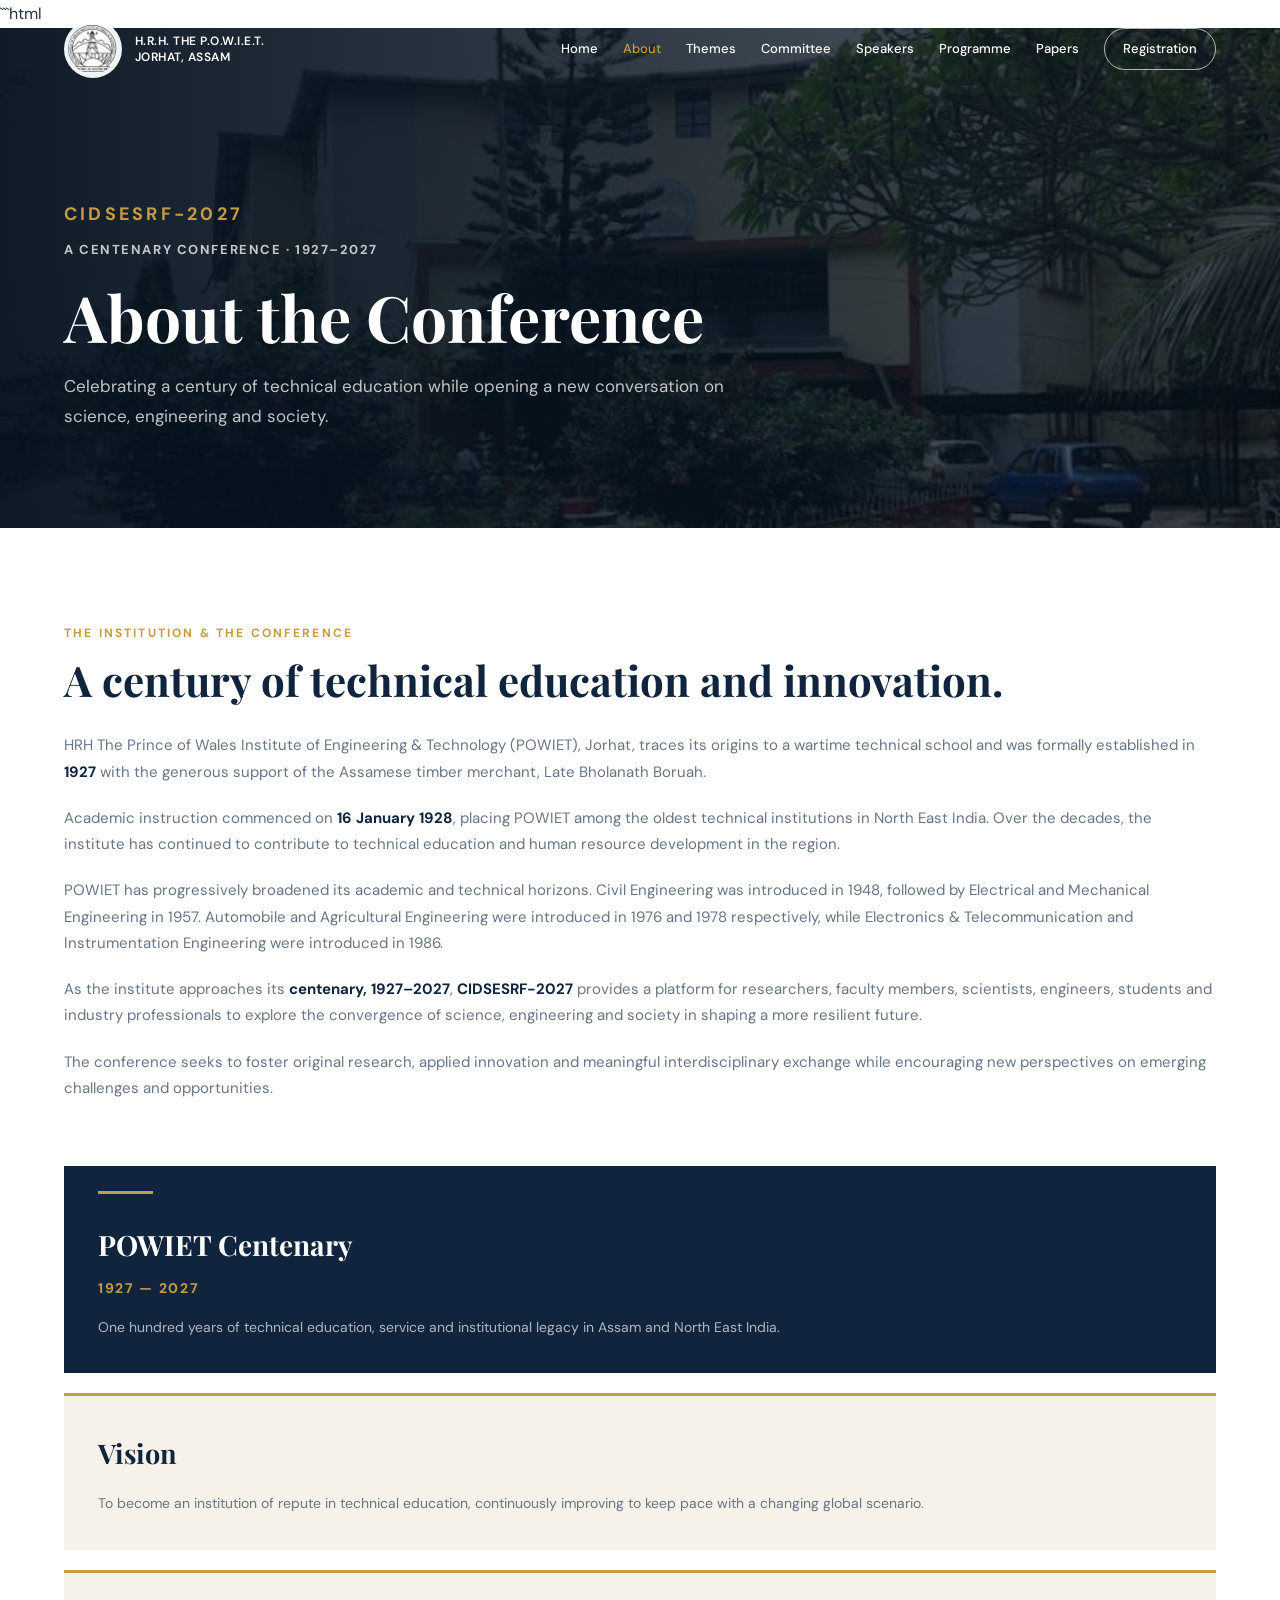
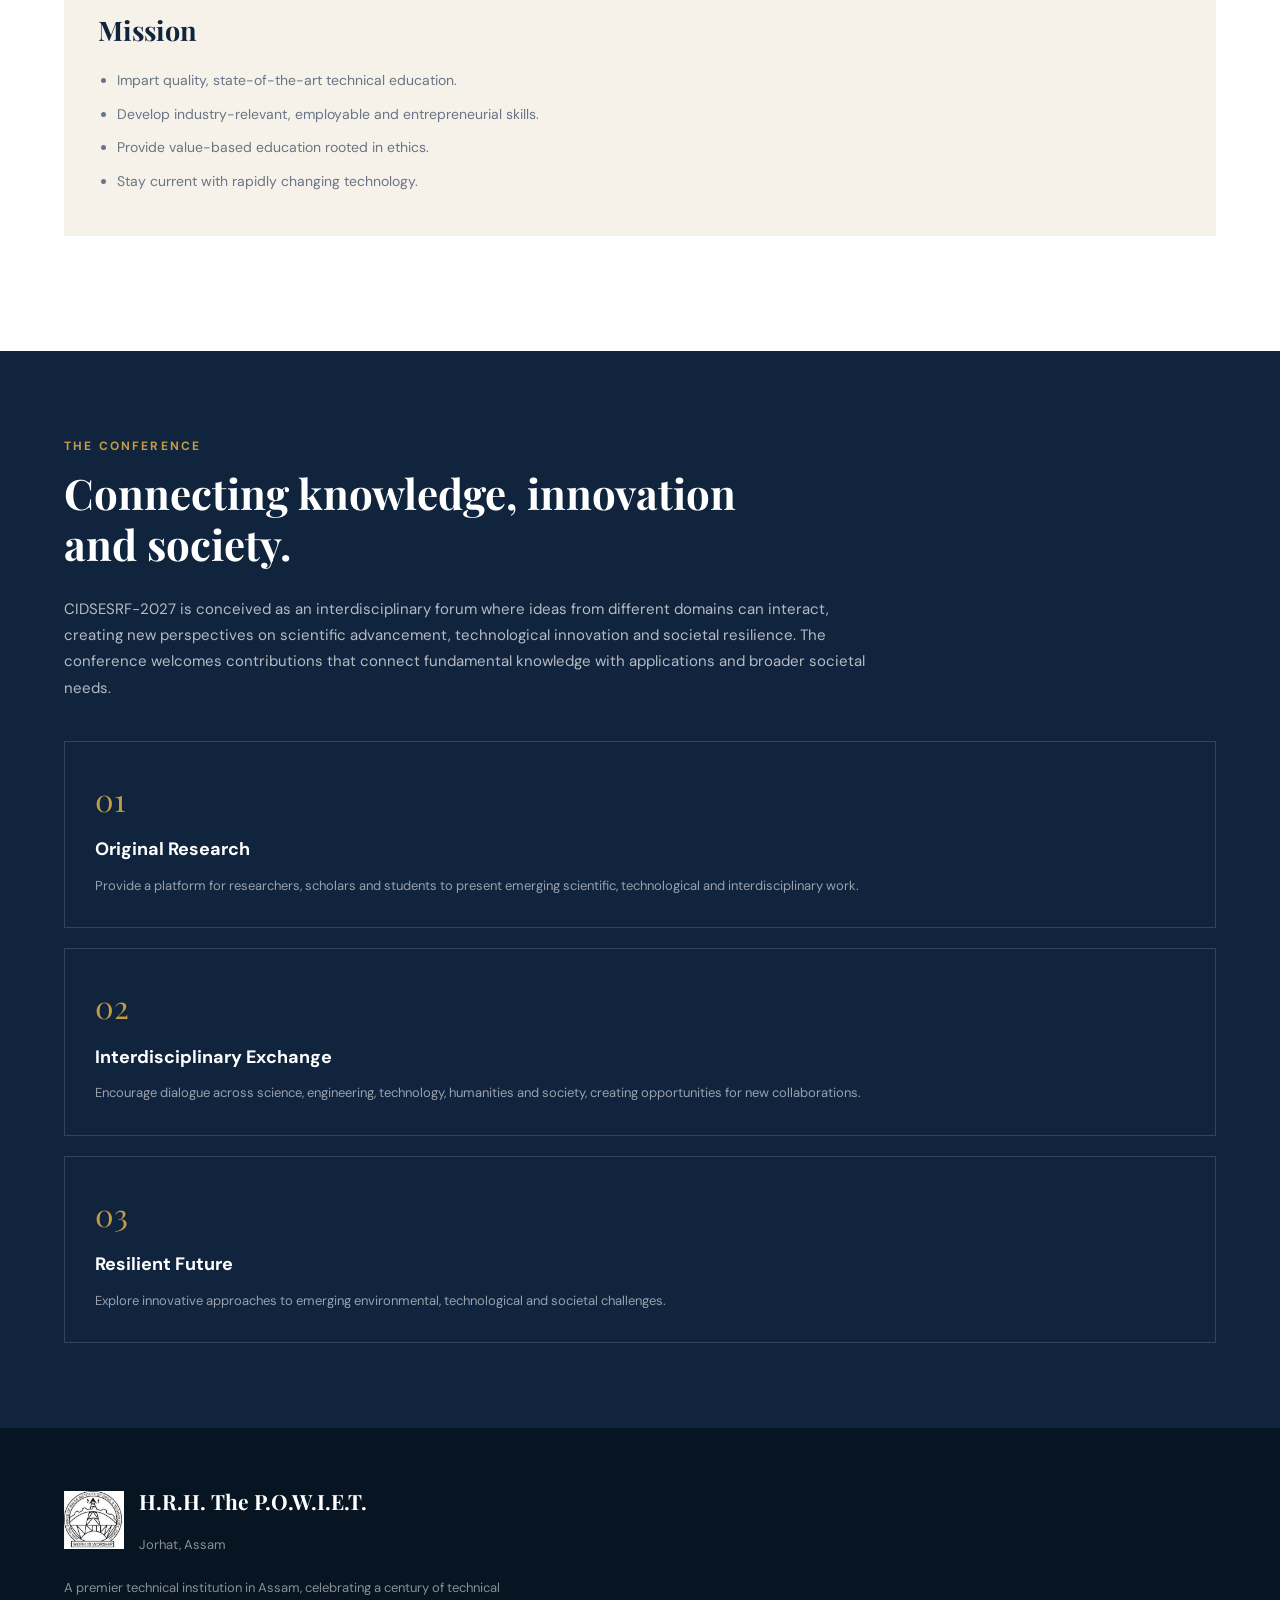
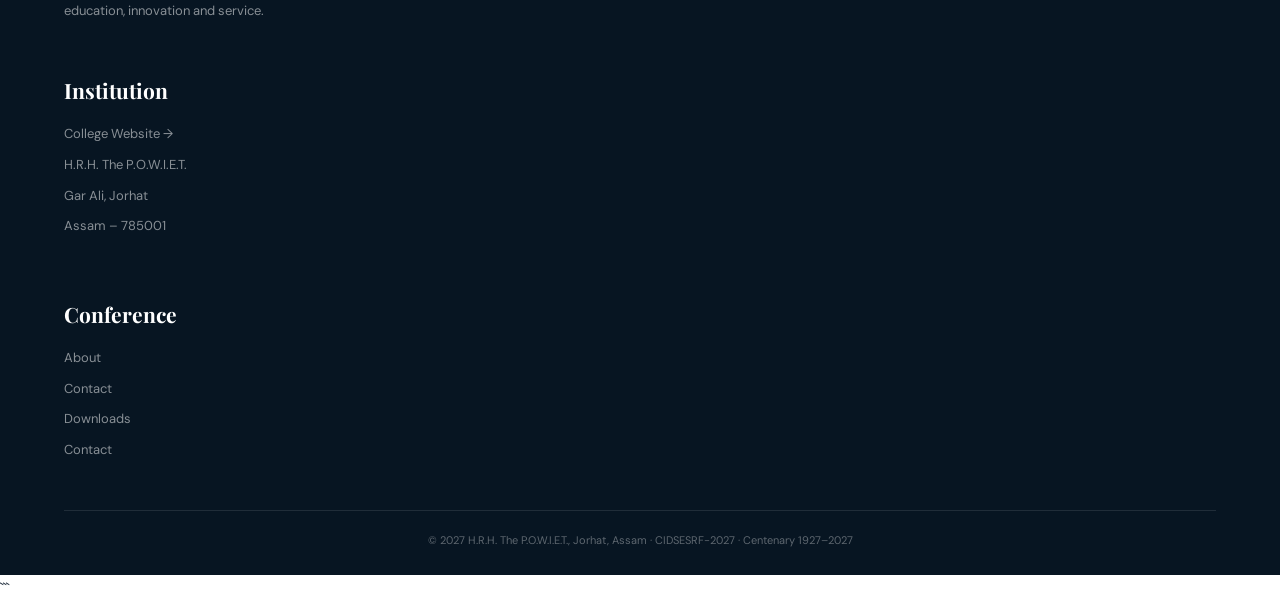
==== about.html @ a07a11ff "Update about.html" ====
```html
<!DOCTYPE html>
<html lang="en">

<head>

    <meta charset="UTF-8">
    <meta name="viewport" content="width=device-width, initial-scale=1.0">

    <title>About the Conference | CIDSESRF-2027</title>

    <!-- Google Fonts -->
    <link rel="preconnect" href="https://fonts.googleapis.com">
    <link rel="preconnect" href="https://fonts.gstatic.com" crossorigin>

    <link href="https://fonts.googleapis.com/css2?family=DM+Sans:wght@400;500;600;700&family=Playfair+Display:wght@500;600;700&display=swap" rel="stylesheet">


    <style>

        /* =====================================================
           ROOT
        ===================================================== */

        :root {
            --navy: #10243e;
            --dark-navy: #071522;
            --gold: #c69b45;
            --cream: #f6f2e9;
            --white: #ffffff;
            --text: #263342;
            --muted: #697586;
            --border: #e5dfd3;
        }


        /* =====================================================
           RESET
        ===================================================== */

        * {
            margin: 0;
            padding: 0;
            box-sizing: border-box;
        }


        html {
            scroll-behavior: smooth;
        }


        body {
            font-family: "DM Sans", sans-serif;
            color: var(--text);
            background: var(--white);
            line-height: 1.75;
        }


        a {
            text-decoration: none;
            color: inherit;
        }


        img {
            max-width: 100%;
            display: block;
        }


        .container {
            width: 90%;
            max-width: 1200px;
            margin: auto;
        }



        /* =====================================================
           NAVIGATION
        ===================================================== */

        .navbar {

            position: absolute;

            top: 0;
            left: 0;

            width: 100%;

            z-index: 20;

            padding: 20px 5%;

            display: flex;

            justify-content: space-between;

            align-items: center;

            color: white;
        }


        .brand {

            display: flex;

            align-items: center;

            gap: 13px;
        }


        .brand img {

            width: 58px;
            height: 58px;

            object-fit: contain;

            background: rgba(255,255,255,0.94);

            padding: 4px;

            border-radius: 50%;
        }


        .brand-text {

            font-size: 12px;

            font-weight: 600;

            line-height: 1.35;

            letter-spacing: 0.04em;
        }


        .nav-links {

            display: flex;

            align-items: center;

            gap: 25px;
        }


        .nav-links a {

            font-size: 13px;

            font-weight: 500;

            color: white;

            transition: 0.25s ease;
        }


        .nav-links a:hover {

            color: var(--gold);
        }


        .nav-links a.active {

            color: var(--gold);
        }
.menu-toggle{

    display:none;

    background:none;

    border:none;

    color:white;

    font-size:30px;

    cursor:pointer;

}

        .nav-register {

            border: 1px solid rgba(255,255,255,0.65);

            padding: 9px 18px;

            border-radius: 30px;
        }


        .nav-register:hover {

            background: white;

            color: var(--navy) !important;
        }



        /* =====================================================
           PAGE HERO
        ===================================================== */

        .page-hero {

            min-height: 500px;

            position: relative;

            display: flex;

            align-items: center;

            background:

                linear-gradient(
                    90deg,
                    rgba(5,18,31,0.96) 0%,
                    rgba(5,18,31,0.82) 50%,
                    rgba(5,18,31,0.68) 100%
                ),

                url("college-photo.jpg");

            background-size: cover;

            background-position: center;
        }


        .page-hero-content {

            padding-top: 75px;

            max-width: 820px;
        }


        .eyebrow {

            display: inline-block;

            color: var(--gold);

            font-size: 18px;

            font-weight: 700;

            text-transform: uppercase;

            letter-spacing: 0.18em;

            margin-bottom: 20px;
        }
.eyebrow span {

    display:block;

    font-size:13px;

    letter-spacing:0.12em;

    margin-top:8px;

    color:rgba(255,255,255,0.75);

}

        .page-hero h1 {

            font-family: "Playfair Display", serif;

            color: white;

            font-size: clamp(42px, 5vw, 64px);

            line-height: 1.1;

            margin-bottom: 20px;
        }


        .page-hero p {

            color: rgba(255,255,255,0.75);

            font-size: 17px;

            max-width: 720px;
        }



        /* =====================================================
           ABOUT SECTION
        ===================================================== */

        .about-section {

            padding: 95px 0;
        }


        .about-grid {

            display: grid;

            grid-template-columns: 1.25fr 0.75fr;

            gap: 75px;

            align-items: start;
        }


        .section-label {

            color: var(--gold);

            font-size: 12px;

            font-weight: 700;

            text-transform: uppercase;

            letter-spacing: 0.18em;

            margin-bottom: 11px;
        }


        .section-title {

            font-family: "Playfair Display", serif;

            color: var(--navy);

            font-size: 42px;

            line-height: 1.2;

            margin-bottom: 27px;
        }


        .about-text p {

            color: var(--muted);

            font-size: 15px;

            margin-bottom: 20px;
        }


        .about-text strong {

            color: var(--navy);
        }



        /* =====================================================
           CENTENARY NOTE
        ===================================================== */

        .centenary-note {

            background: var(--navy);

            color: white;

            padding: 34px;

            margin-bottom: 20px;

            position: relative;
        }


        .centenary-note::before {

            content: "";

            position: absolute;

            width: 55px;

            height: 3px;

            background: var(--gold);

            top: 25px;

            left: 34px;
        }


        .centenary-note h3 {

            font-family: "Playfair Display", serif;

            font-size: 28px;

            margin-top: 20px;

            margin-bottom: 7px;
        }


        .centenary-note .years {

            color: var(--gold);

            font-size: 14px;

            font-weight: 700;

            letter-spacing: 0.12em;

            margin-bottom: 14px;
        }


        .centenary-note p {

            color: rgba(255,255,255,0.67);

            font-size: 14px;
        }



        /* =====================================================
           VISION / MISSION
        ===================================================== */

        .side-card {

            background: var(--cream);

            padding: 34px;

            margin-bottom: 20px;

            border-top: 3px solid var(--gold);
        }


        .side-card h3 {

            font-family: "Playfair Display", serif;

            color: var(--navy);

            font-size: 27px;

            margin-bottom: 14px;
        }


        .side-card p {

            color: var(--muted);

            font-size: 14px;
        }


        .side-card ul {

            padding-left: 19px;

            color: var(--muted);

            font-size: 14px;
        }


        .side-card li {

            margin-bottom: 9px;
        }



        /* =====================================================
           CONFERENCE PURPOSE
        ===================================================== */

        .purpose {

            background: var(--navy);

            padding: 85px 0;

            color: white;
        }


        .purpose .section-label {

            color: var(--gold);
        }


        .purpose .section-title {

            color: white;

            max-width: 750px;
        }


        .purpose-intro {

            max-width: 820px;

            color: rgba(255,255,255,0.69);

            font-size: 15px;

            margin-bottom: 40px;
        }


        .purpose-grid {

            display: grid;

            grid-template-columns: repeat(3, 1fr);

            gap: 20px;
        }


        .purpose-card {

            border: 1px solid rgba(255,255,255,0.15);

            padding: 30px;

            transition: 0.25s ease;
        }


        .purpose-card:hover {

            border-color: var(--gold);

            transform: translateY(-4px);
        }


        .purpose-number {

            color: var(--gold);

            font-family: "Playfair Display", serif;

            font-size: 31px;

            margin-bottom: 8px;
        }


        .purpose-card h3 {

            color: white;

            font-size: 18px;

            margin-bottom: 9px;
        }


        .purpose-card p {

            color: rgba(255,255,255,0.57);

            font-size: 13px;
        }



        /* =====================================================
           FOOTER
        ===================================================== */

        footer {

            background: var(--dark-navy);

            color: white;

            padding: 55px 0 25px;
        }


        .footer-grid {

            display: grid;

            grid-template-columns: 1.5fr 1fr 1fr;

            gap: 50px;
        }


        .footer-brand {

            display: flex;

            align-items: flex-start;

            gap: 15px;
        }


        .footer-brand img {

            width: 60px;
            height: 60px;

            object-fit: contain;
        }


        footer h3 {

            font-family: "Playfair Display", serif;

            font-size: 21px;

            margin-bottom: 14px;
        }


        footer p,
        footer li {

            color: rgba(255,255,255,0.52);

            font-size: 13px;
        }


        footer ul {

            list-style: none;
        }


        footer li {

            margin-bottom: 8px;
        }


        footer a:hover {

            color: var(--gold);
        }


        .copyright {

            margin-top: 40px;

            padding-top: 20px;

            border-top: 1px solid rgba(255,255,255,0.1);

            text-align: center;

            color: rgba(255,255,255,0.35);

            font-size: 11px;
        }



        /* =====================================================
           MOBILE
        ===================================================== */

       @media (max-width: 900px) {


    .menu-toggle{

        display:block;

    }


    .nav-links{

        display:none;

        position:absolute;

        top:80px;

        right:5%;

        background:#071522;

        width:230px;

        padding:25px;

        flex-direction:column;

        gap:18px;

        border-radius:8px;

    }


    .nav-links.active{

        display:flex;

    }


    .about-grid {

        grid-template-columns:1fr;

        gap:45px;

    }


    .purpose-grid {

        grid-template-columns:1fr;

    }


    .footer-grid {

        grid-template-columns:1fr;

        gap:35px;

    }


    .footer-brand {

        align-items:center;

    }


}


.footer-brand{

    align-items:center;

}

}


.nav-links{

    display:none;

    position:absolute;

    top:80px;

    right:5%;

    background:#071522;

    width:230px;

    padding:25px;

    flex-direction:column;

    gap:18px;

    border-radius:8px;

}


.nav-links.active{

    display:flex;

}

            .about-grid {
                grid-template-columns: 1fr;
                gap: 45px;
            }

            .purpose-grid {
                grid-template-columns: 1fr;
            }

            .footer-grid {
                grid-template-columns: 1fr;
            }

        }


        @media (max-width: 600px) {

            .navbar {
                padding: 15px 5%;
            }

            .brand img {
                width: 45px;
                height: 45px;
            }
            .eyebrow{

    font-size:15px;

}

.eyebrow span{

    font-size:11px;

}

            .brand-text {
                font-size: 10px;
            }

            .page-hero {
                min-height: 420px;
            }

            .page-hero h1 {
                font-size: 40px;
            }

            .page-hero p {
                font-size: 14px;
            }

            .about-section {
                padding: 65px 0;
            }

            .section-title {
                font-size: 32px;
            }

        }

    </style>

</head>


<body>


<!-- =========================================================
     NAVIGATION
========================================================= -->

<header class="navbar">

    <a href="index.html" class="brand">

        <!-- COLLEGE LOGO -->
        <img
            src="college-logo.png"
            alt="H.R.H. The P.O.W.I.E.T. Logo"
        >

        <div class="brand-text">

            H.R.H. THE P.O.W.I.E.T.<br>
            JORHAT, ASSAM

        </div>

    </a>


    <nav class="nav-links">
        <button class="menu-toggle" id="menu-toggle">
    ☰
</button>

        <a href="index.html">
            Home
        </a>

        <a href="about.html" class="active">
            About
        </a>

        <a href="themes.html">
            Themes
        </a>

        <a href="committee.html">
            Committee
        </a>

        <a href="speakers.html">
            Speakers
        </a>

        <a href="programme.html">
            Programme
        </a>

        <a href="call-for-papers.html">
            Papers
        </a>

        <a
            href="registration.html"
            class="nav-register"
        >
            Registration
        </a>

    </nav>

</header>



<!-- =========================================================
     PAGE HERO
========================================================= -->

<header class="page-hero">

    <div class="container">

        <div class="page-hero-content">

            <div class="eyebrow">
    CIDSESRF-2027<br>
    <span>A Centenary Conference · 1927–2027</span>
</div>

            <h1>
                About the Conference
            </h1>

            <p>
                Celebrating a century of technical education
                while opening a new conversation on science,
                engineering and society.
            </p>

        </div>

    </div>

</header>



<!-- =========================================================
     INSTITUTION & CONFERENCE
========================================================= -->

<section class="about-section">

    <div class="container about-grid">


        <div class="about-text">

            <div class="section-label">
                The Institution & The Conference
            </div>


            <h2 class="section-title">

                A century of technical
                education and innovation.

            </h2>


            <p>

                HRH The Prince of Wales Institute of Engineering
                & Technology (POWIET), Jorhat, traces its origins
                to a wartime technical school and was formally
                established in <strong>1927</strong> with the
                generous support of the Assamese timber merchant,
                Late Bholanath Boruah.

            </p>


            <p>

                Academic instruction commenced on
                <strong>16 January 1928</strong>, placing POWIET
                among the oldest technical institutions in
                North East India. Over the decades, the institute
                has continued to contribute to technical education
                and human resource development in the region.

            </p>


            <p>

                POWIET has progressively broadened its academic
                and technical horizons. Civil Engineering was
                introduced in 1948, followed by Electrical and
                Mechanical Engineering in 1957. Automobile and
                Agricultural Engineering were introduced in
                1976 and 1978 respectively, while Electronics &
                Telecommunication and Instrumentation Engineering
                were introduced in 1986.

            </p>


            <p>

                As the institute approaches its
                <strong>centenary, 1927–2027</strong>,
                <strong>CIDSESRF-2027</strong> provides a platform
                for researchers, faculty members, scientists,
                engineers, students and industry professionals to
                explore the convergence of science, engineering
                and society in shaping a more resilient future.

            </p>


            <p>

                The conference seeks to foster original research,
                applied innovation and meaningful interdisciplinary
                exchange while encouraging new perspectives on
                emerging challenges and opportunities.

            </p>

        </div>



        <!-- RIGHT COLUMN -->

        <div>


            <!-- CENTENARY -->

            <div class="centenary-note">

                <h3>
                    POWIET Centenary
                </h3>

                <div class="years">
                    1927 — 2027
                </div>

                <p>

                    One hundred years of technical education,
                    service and institutional legacy in Assam
                    and North East India.

                </p>

            </div>



            <!-- VISION -->

            <div class="side-card">

                <h3>
                    Vision
                </h3>

                <p>

                    To become an institution of repute in
                    technical education, continuously improving
                    to keep pace with a changing global scenario.

                </p>

            </div>



            <!-- MISSION -->

            <div class="side-card">

                <h3>
                    Mission
                </h3>

                <ul>

                    <li>
                        Impart quality, state-of-the-art
                        technical education.
                    </li>

                    <li>
                        Develop industry-relevant, employable
                        and entrepreneurial skills.
                    </li>

                    <li>
                        Provide value-based education rooted
                        in ethics.
                    </li>

                    <li>
                        Stay current with rapidly changing
                        technology.
                    </li>

                </ul>

            </div>

        </div>

    </div>

</section>



<!-- =========================================================
     CONFERENCE PURPOSE
========================================================= -->

<section class="purpose">

    <div class="container">


        <div class="section-label">
            The Conference
        </div>


        <h2 class="section-title">

            Connecting knowledge,
            innovation and society.

        </h2>


        <p class="purpose-intro">

            CIDSESRF-2027 is conceived as an interdisciplinary
            forum where ideas from different domains can interact,
            creating new perspectives on scientific advancement,
            technological innovation and societal resilience.

            The conference welcomes contributions that connect
            fundamental knowledge with applications and broader
            societal needs.

        </p>



        <div class="purpose-grid">


            <!-- CARD 1 -->

            <div class="purpose-card">

                <div class="purpose-number">
                    01
                </div>

                <h3>
                    Original Research
                </h3>

                <p>

                    Provide a platform for researchers, scholars
                    and students to present emerging scientific,
                    technological and interdisciplinary work.

                </p>

            </div>



            <!-- CARD 2 -->

            <div class="purpose-card">

                <div class="purpose-number">
                    02
                </div>

                <h3>
                    Interdisciplinary Exchange
                </h3>

                <p>

                    Encourage dialogue across science, engineering,
                    technology, humanities and society, creating
                    opportunities for new collaborations.

                </p>

            </div>



            <!-- CARD 3 -->

            <div class="purpose-card">

                <div class="purpose-number">
                    03
                </div>

                <h3>
                    Resilient Future
                </h3>

                <p>

                    Explore innovative approaches to emerging
                    environmental, technological and societal
                    challenges.

                </p>

            </div>


        </div>

    </div>

</section>



<!-- =========================================================
     FOOTER
========================================================= -->

<footer>

    <div class="container">


        <div class="footer-grid">


            <!-- INSTITUTION -->

            <div>

                <div class="footer-brand">

                    <img
                        src="college-logo.png"
                        alt="College Logo"
                    >

                    <div>

                        <h3>
                            H.R.H. The P.O.W.I.E.T.
                        </h3>

                        <p>
                            Jorhat, Assam
                        </p>

                    </div>

                </div>


                <p style="margin-top:20px; max-width:470px;">

                    A premier technical institution in Assam, celebrating a century of technical education, innovation and service.
                </p>


              

            </div>



            <!-- COLLEGE -->

            <div>

                <h3>
                    Institution
                </h3>

                <ul>

                    <li>
                        <a
                           href="https://powietjrt.in/"
                target="_blank"
            >
                College Website →
            </a>
        </li>

        <li>
            H.R.H. The P.O.W.I.E.T.
        </li>

        <li>
            Gar Ali, Jorhat
        </li>

        <li>
            Assam – 785001
        </li>

    </ul>

</div>



            <!-- CONFERENCE -->

            <div>

                <h3>
                    Conference
                </h3>

                <ul>

                    <li>
                        <a href="about.html">
                            About
                        </a>
                    </li>

                    <li>
                        <a href="contact.html">
                            Contact
                        </a>
                    </li>

                    <li>
                        <a href="downloads.html">
                            Downloads
                        </a>
                    </li>

                    <li>
                        <a href="registration.html">
                            Contact
                        </a>
                    </li>

                </ul>

            </div>


        </div>



        <div class="copyright">

            © 2027 H.R.H. The P.O.W.I.E.T., Jorhat, Assam
            · CIDSESRF-2027
            · Centenary 1927–2027

        </div>


    </div>

</footer>
    <script>

const menuToggle = document.getElementById("menu-toggle");

const navLinks = document.querySelector(".nav-links");


menuToggle.onclick = function(){

    navLinks.classList.toggle("active");

};

</script>



</body>

</html>
```
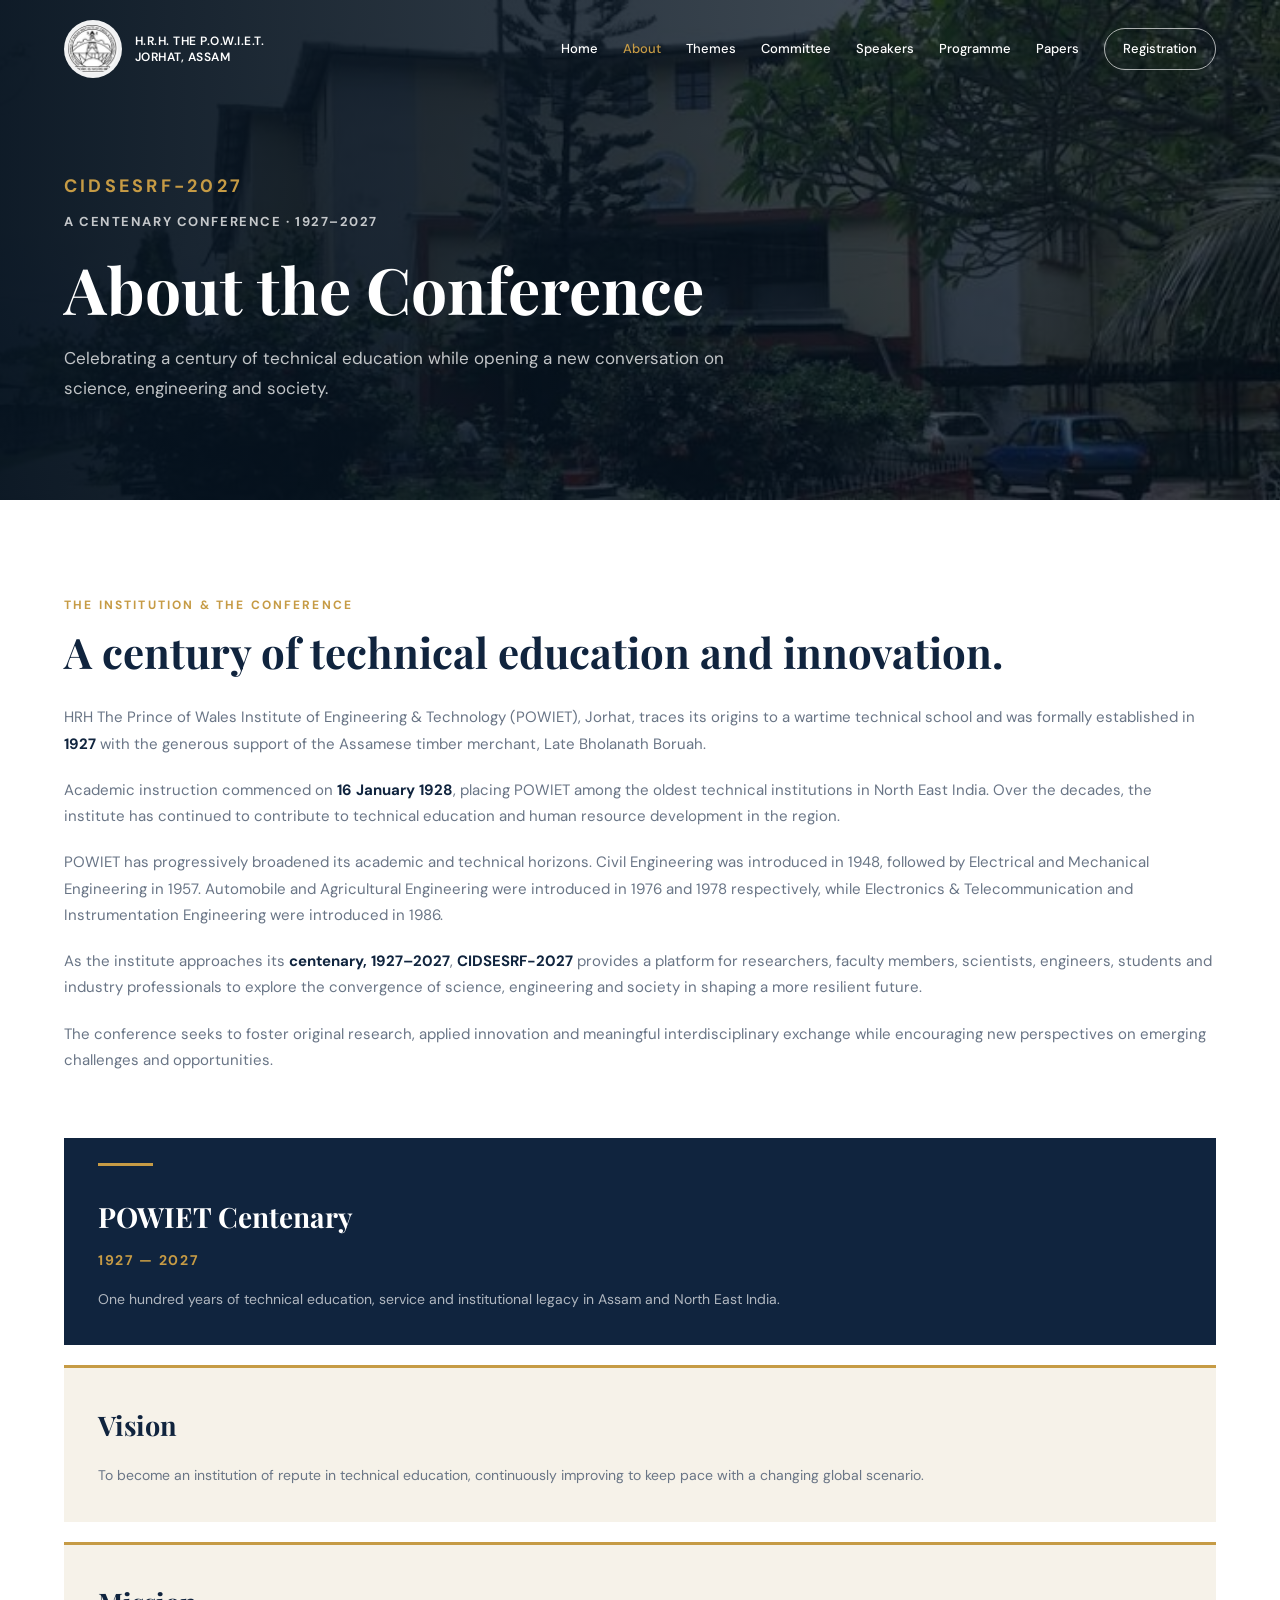
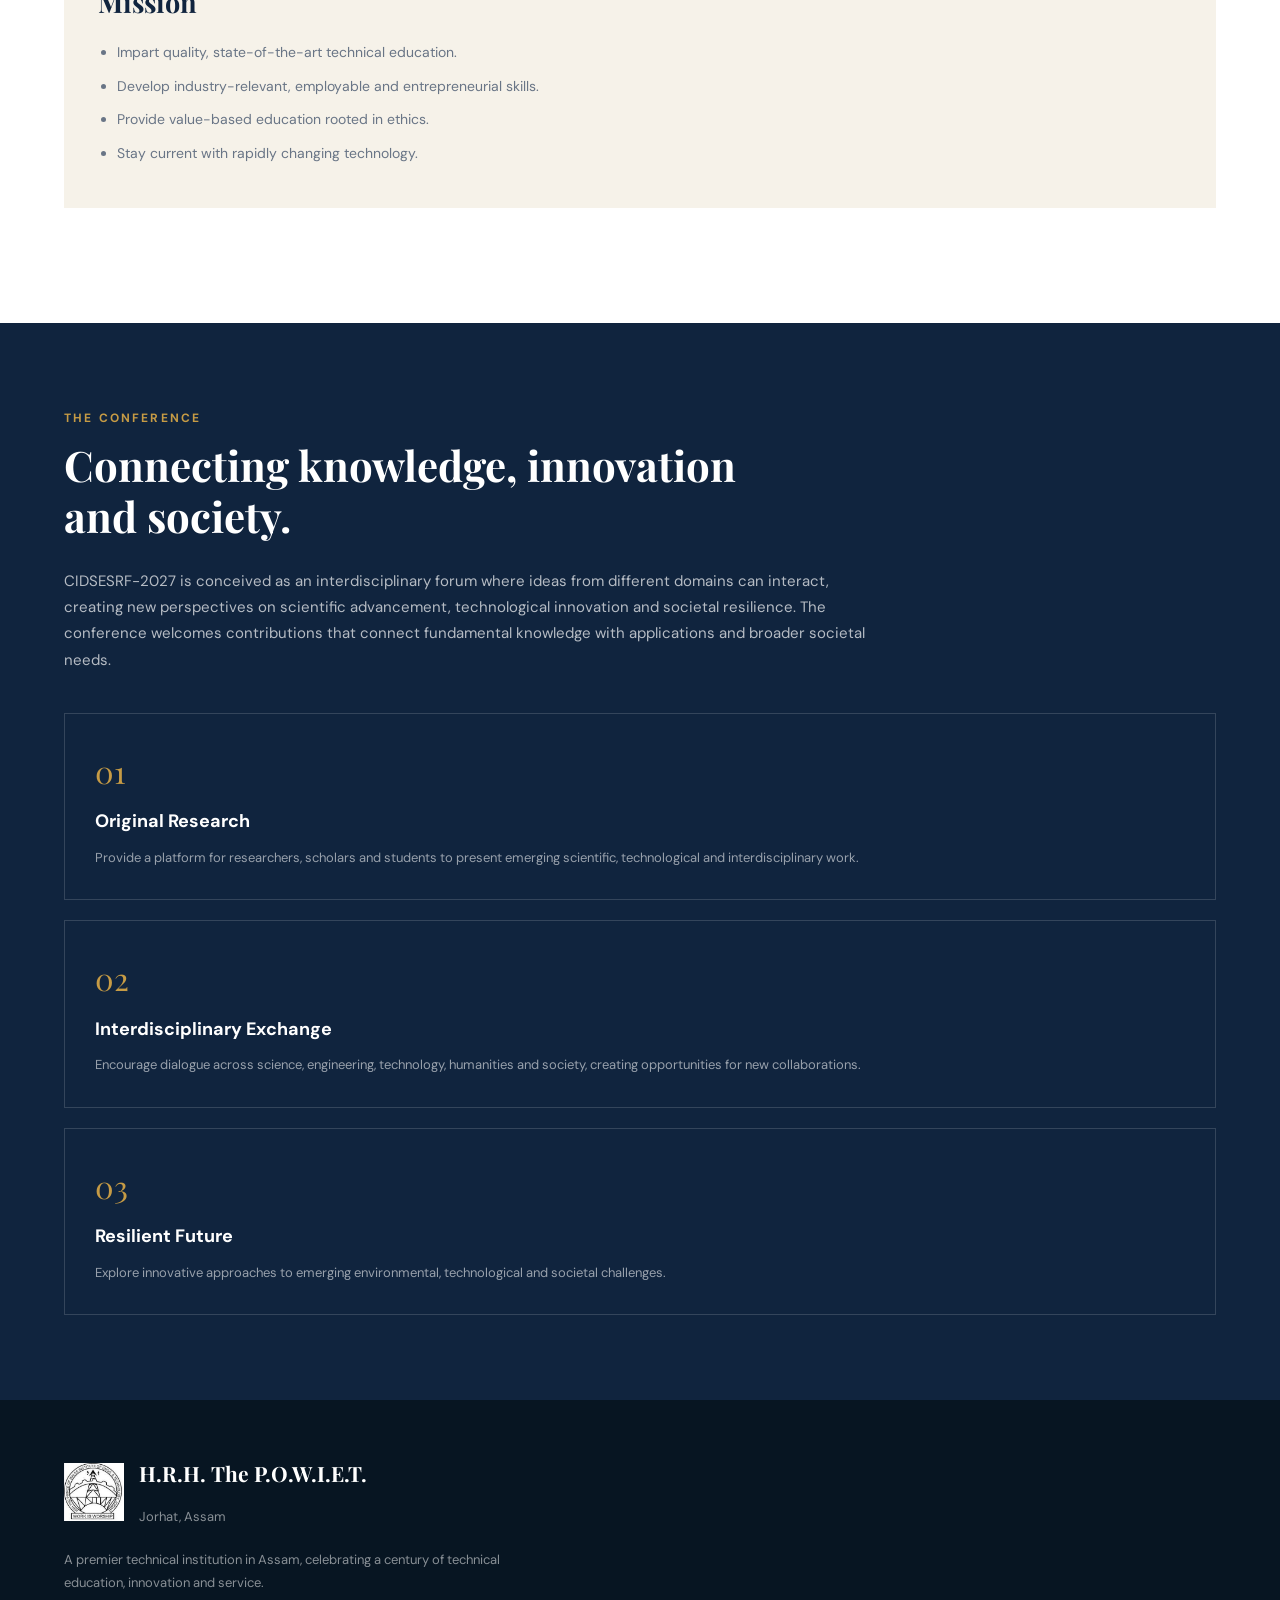
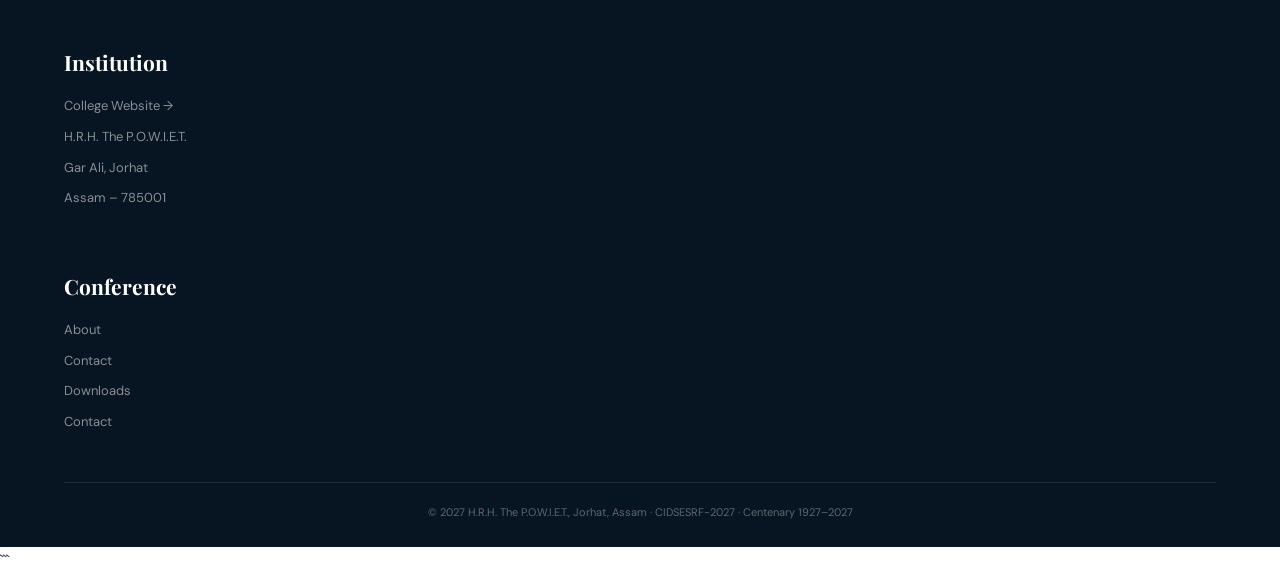
==== commit cd73f28e: "Update about.html" ====
--- a/about.html
+++ b/about.html
@@ -1,4 +1,3 @@
-```html
 <!DOCTYPE html>
 <html lang="en">
 
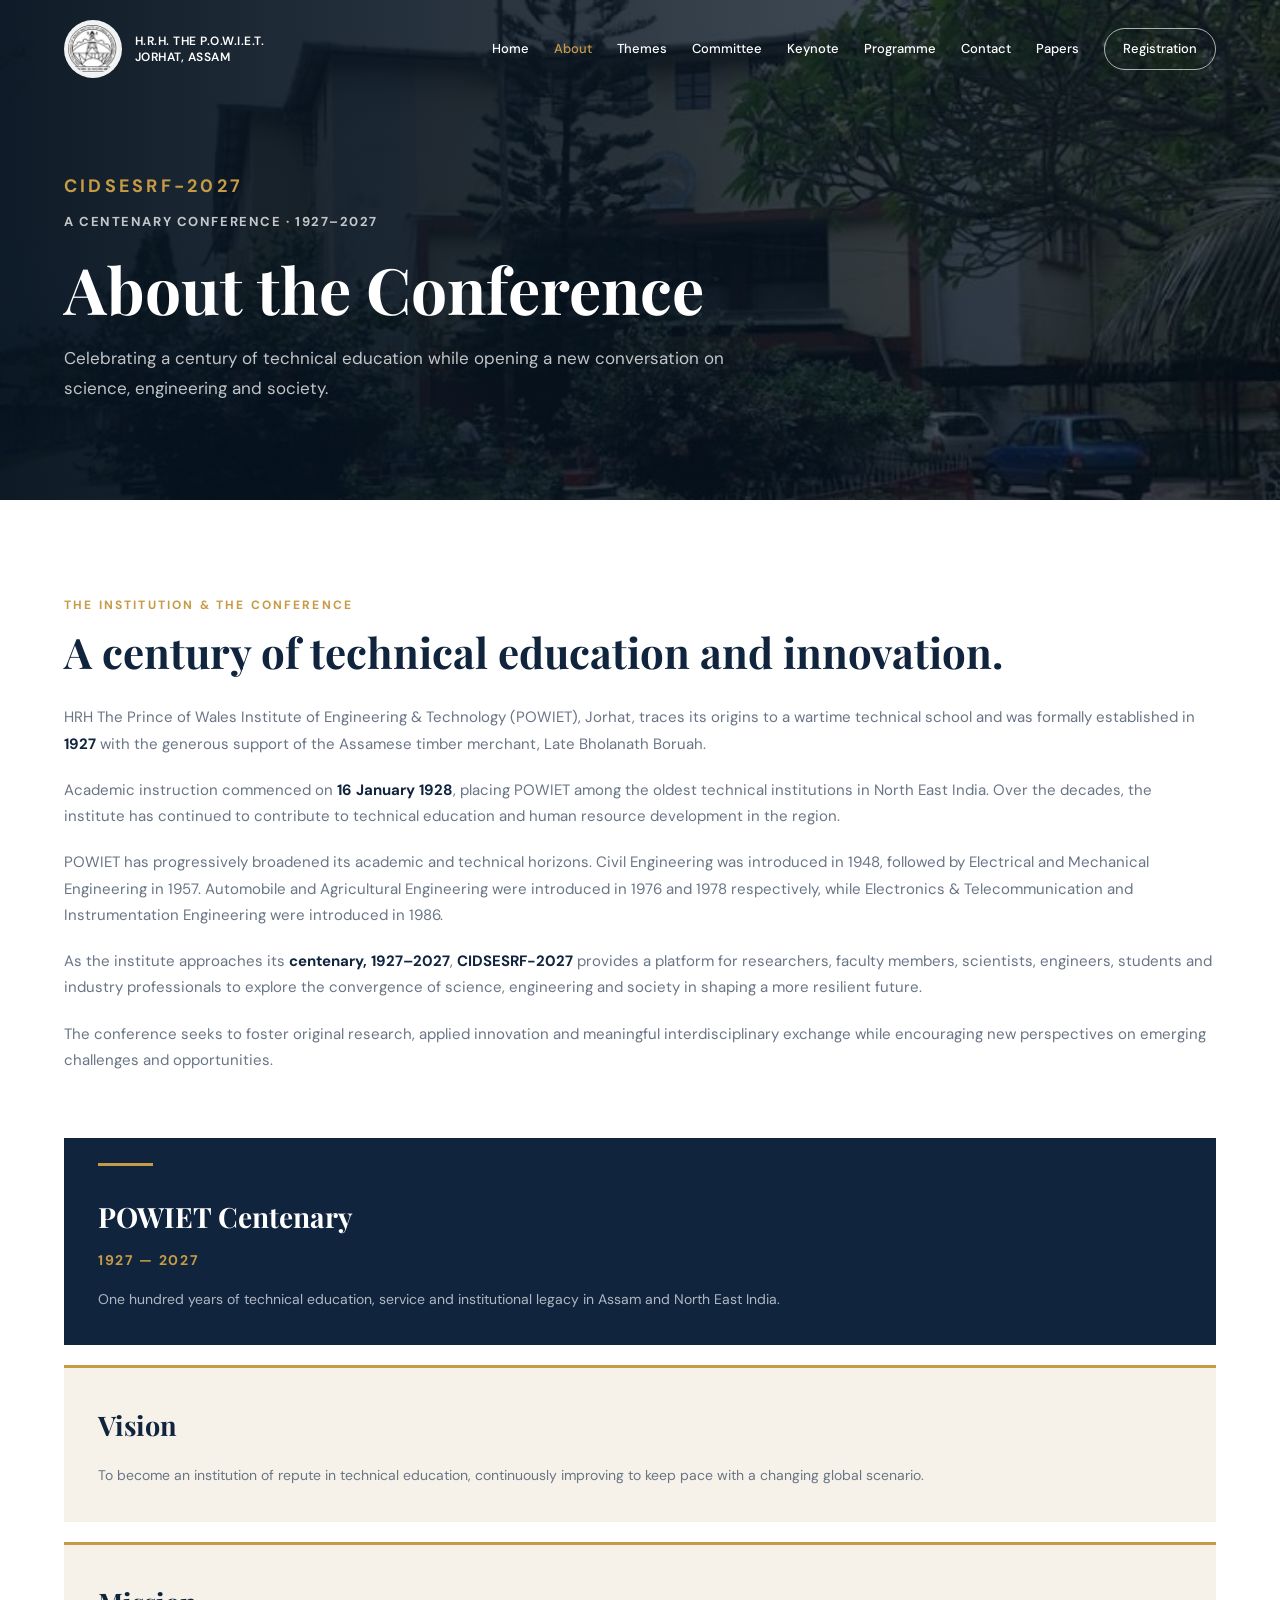
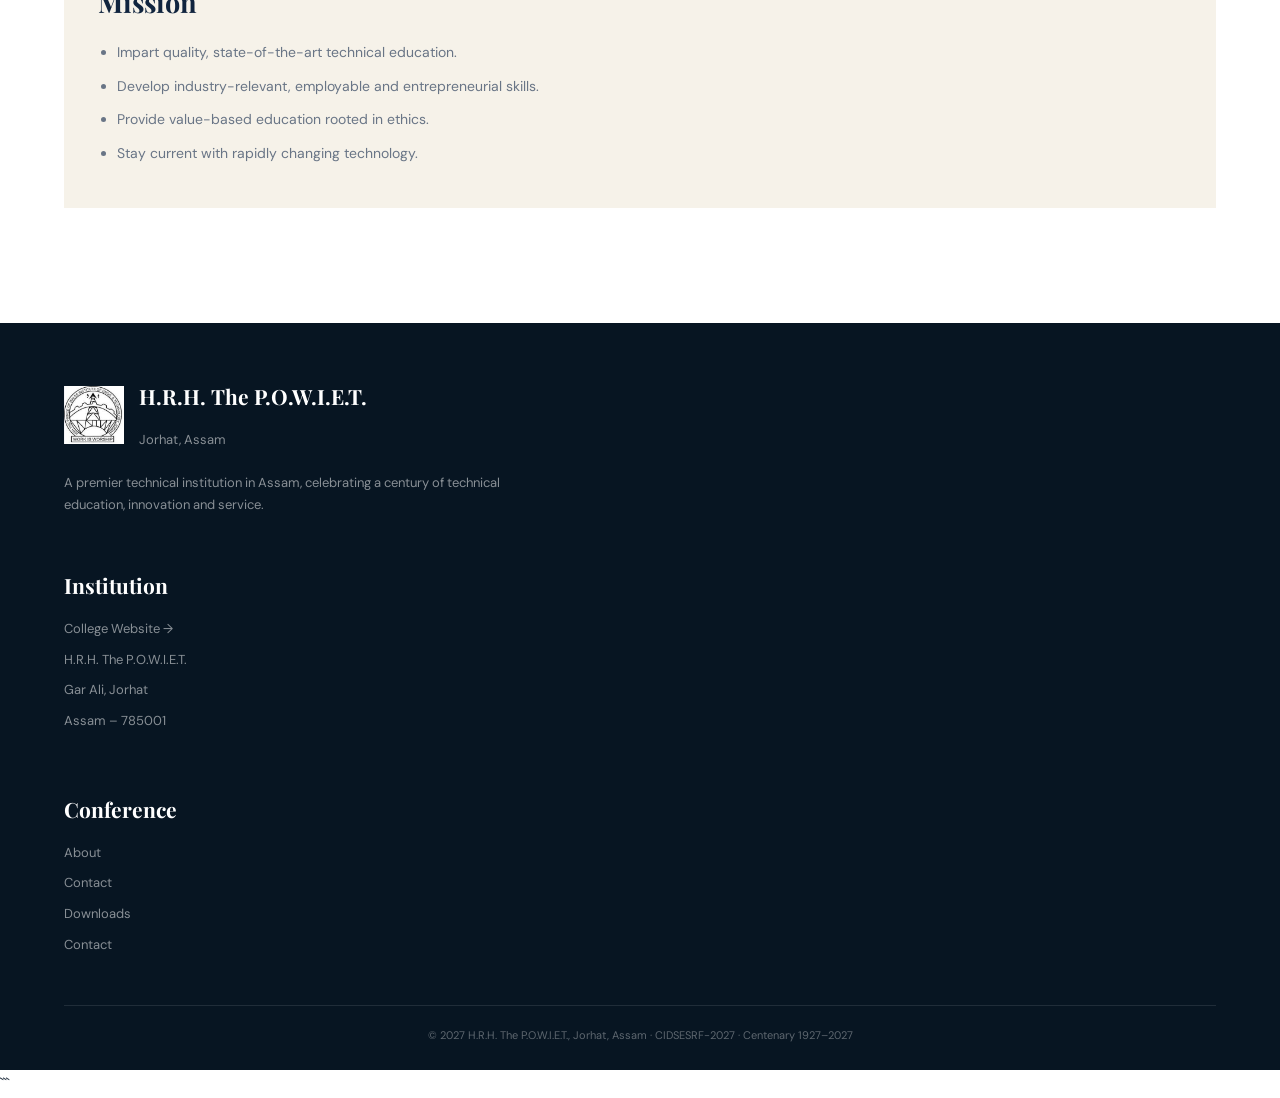
==== commit be83e26e: "Update about.html" ====
--- a/about.html
+++ b/about.html
@@ -929,12 +929,15 @@
             Committee
         </a>
 
-        <a href="speakers.html">
-            Speakers
+        <a href="keynote.html">
+            Keynote
         </a>
 
         <a href="programme.html">
             Programme
+        </a>
+         <a href="contact.html">
+            Contact
         </a>
 
         <a href="call-for-papers.html">
@@ -1166,122 +1169,6 @@
 
 
 
-<!-- =========================================================
-     CONFERENCE PURPOSE
-========================================================= -->
-
-<section class="purpose">
-
-    <div class="container">
-
-
-        <div class="section-label">
-            The Conference
-        </div>
-
-
-        <h2 class="section-title">
-
-            Connecting knowledge,
-            innovation and society.
-
-        </h2>
-
-
-        <p class="purpose-intro">
-
-            CIDSESRF-2027 is conceived as an interdisciplinary
-            forum where ideas from different domains can interact,
-            creating new perspectives on scientific advancement,
-            technological innovation and societal resilience.
-
-            The conference welcomes contributions that connect
-            fundamental knowledge with applications and broader
-            societal needs.
-
-        </p>
-
-
-
-        <div class="purpose-grid">
-
-
-            <!-- CARD 1 -->
-
-            <div class="purpose-card">
-
-                <div class="purpose-number">
-                    01
-                </div>
-
-                <h3>
-                    Original Research
-                </h3>
-
-                <p>
-
-                    Provide a platform for researchers, scholars
-                    and students to present emerging scientific,
-                    technological and interdisciplinary work.
-
-                </p>
-
-            </div>
-
-
-
-            <!-- CARD 2 -->
-
-            <div class="purpose-card">
-
-                <div class="purpose-number">
-                    02
-                </div>
-
-                <h3>
-                    Interdisciplinary Exchange
-                </h3>
-
-                <p>
-
-                    Encourage dialogue across science, engineering,
-                    technology, humanities and society, creating
-                    opportunities for new collaborations.
-
-                </p>
-
-            </div>
-
-
-
-            <!-- CARD 3 -->
-
-            <div class="purpose-card">
-
-                <div class="purpose-number">
-                    03
-                </div>
-
-                <h3>
-                    Resilient Future
-                </h3>
-
-                <p>
-
-                    Explore innovative approaches to emerging
-                    environmental, technological and societal
-                    challenges.
-
-                </p>
-
-            </div>
-
-
-        </div>
-
-    </div>
-
-</section>
 
 
 
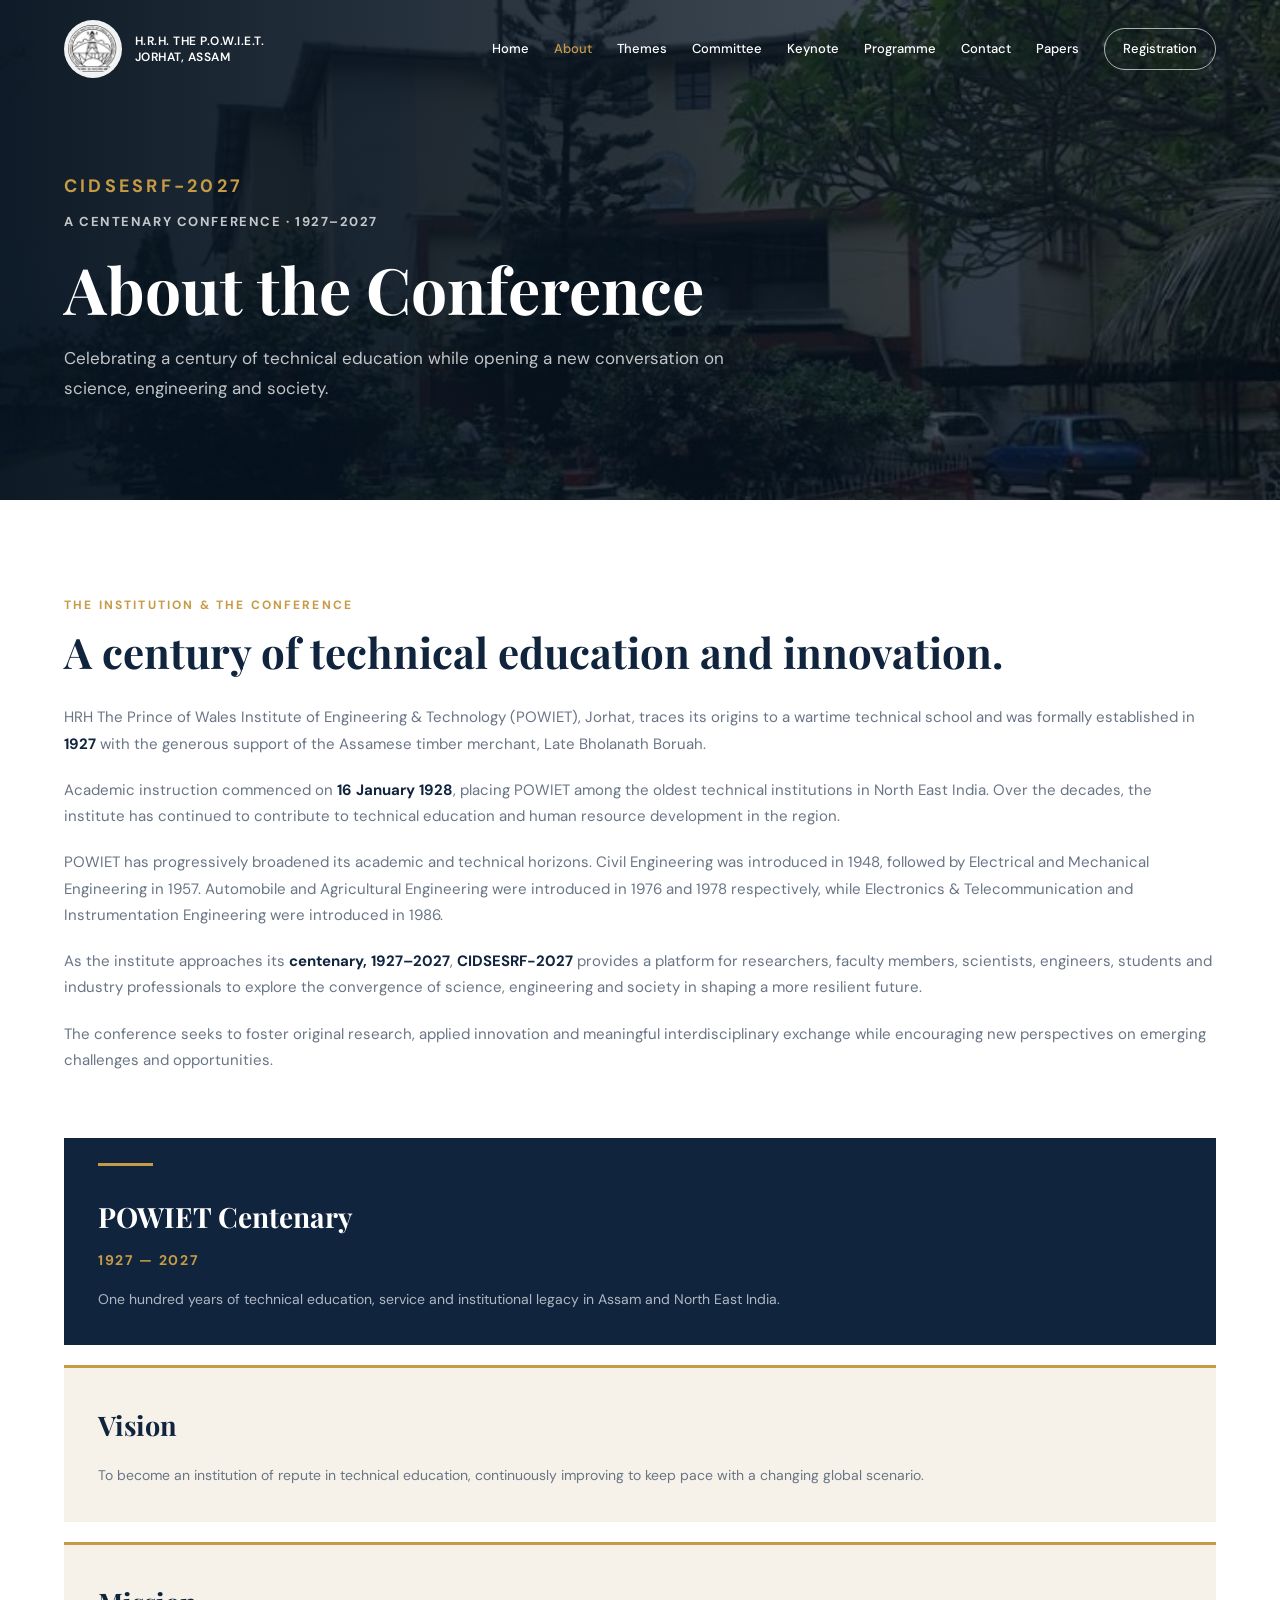
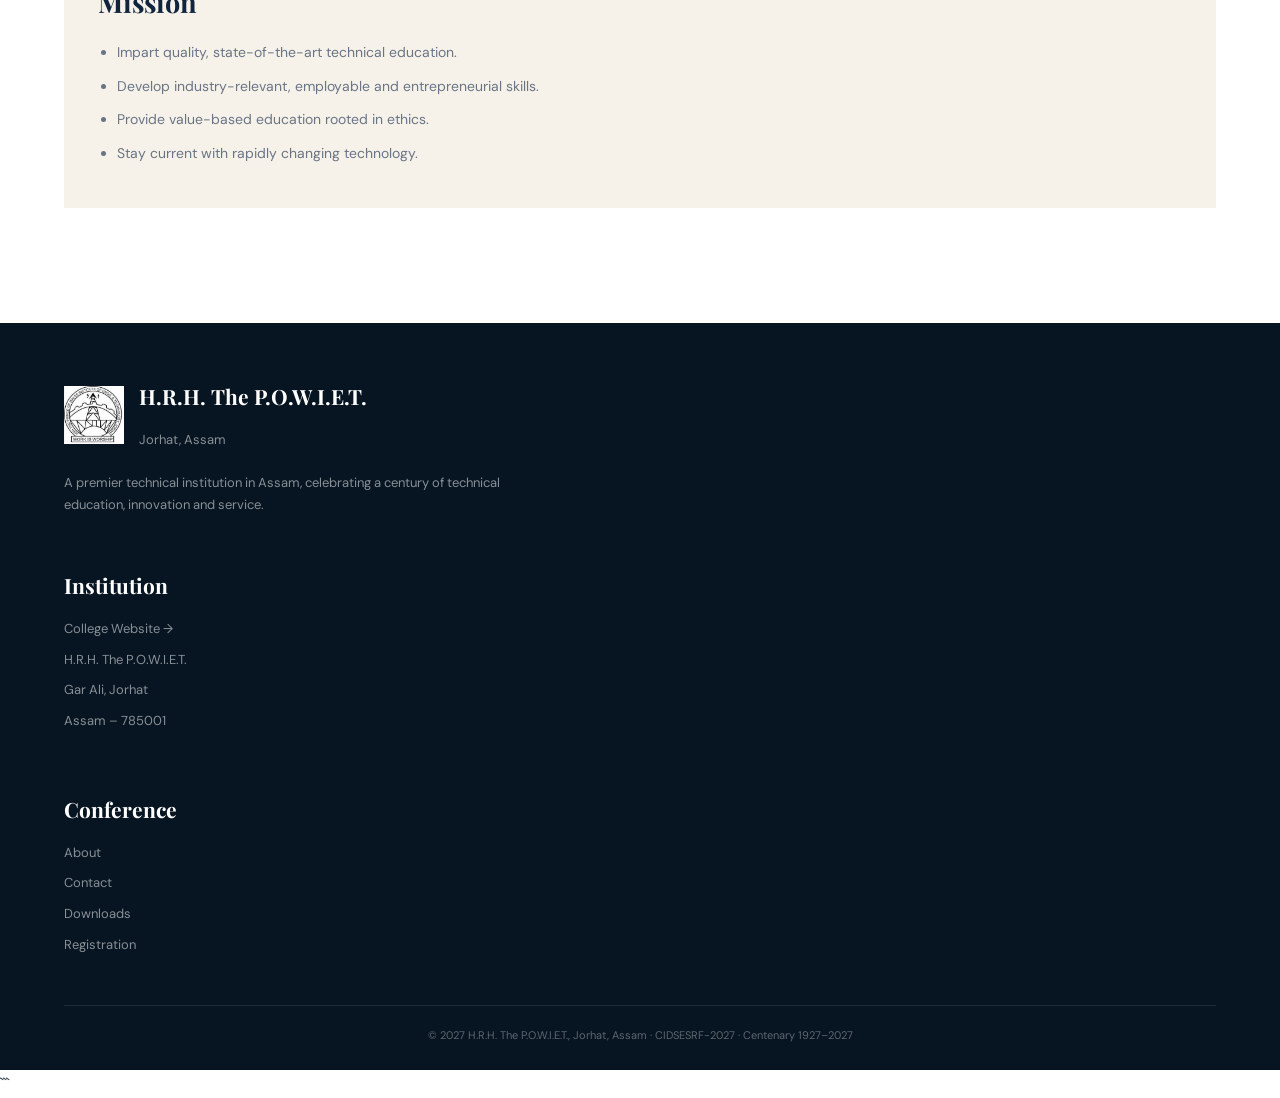
==== commit 5a19e815: "Update about.html" ====
--- a/about.html
+++ b/about.html
@@ -1289,7 +1289,7 @@
 
                     <li>
                         <a href="registration.html">
-                            Contact
+                            Registration
                         </a>
                     </li>
 
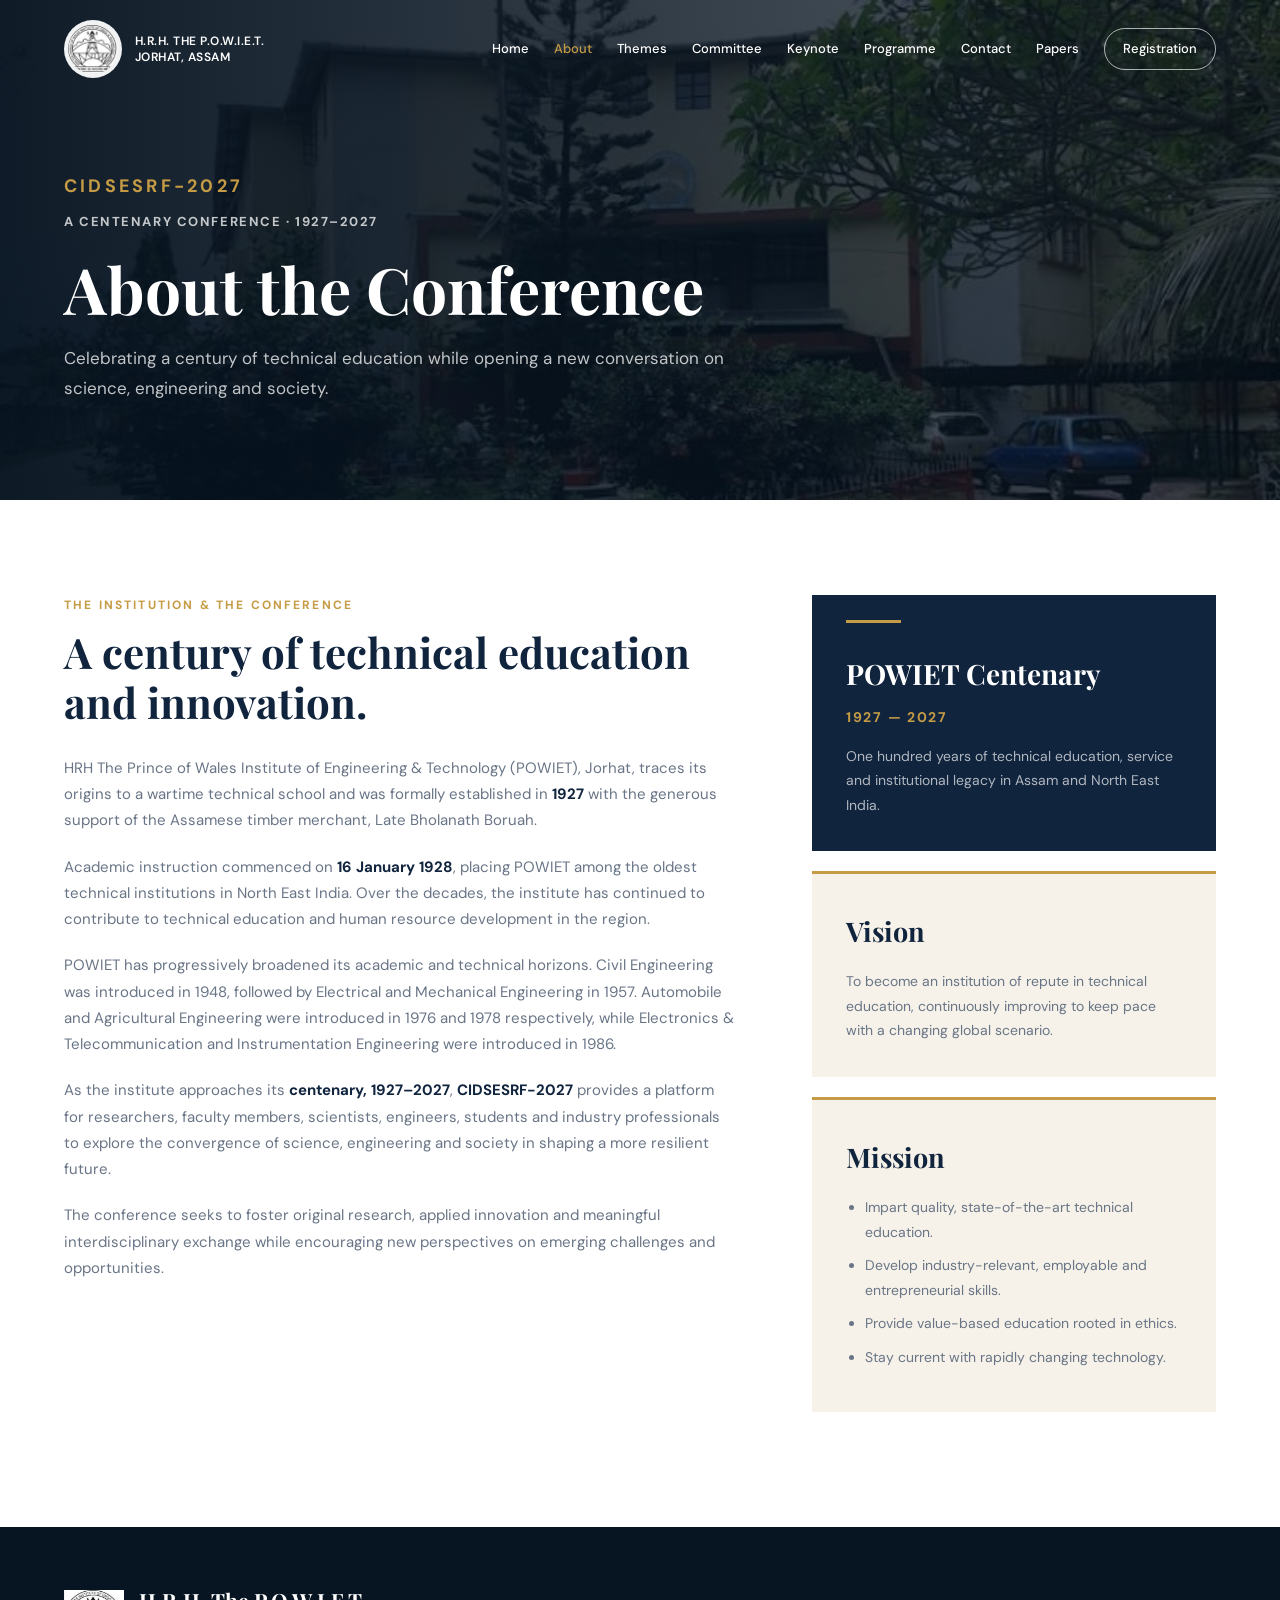
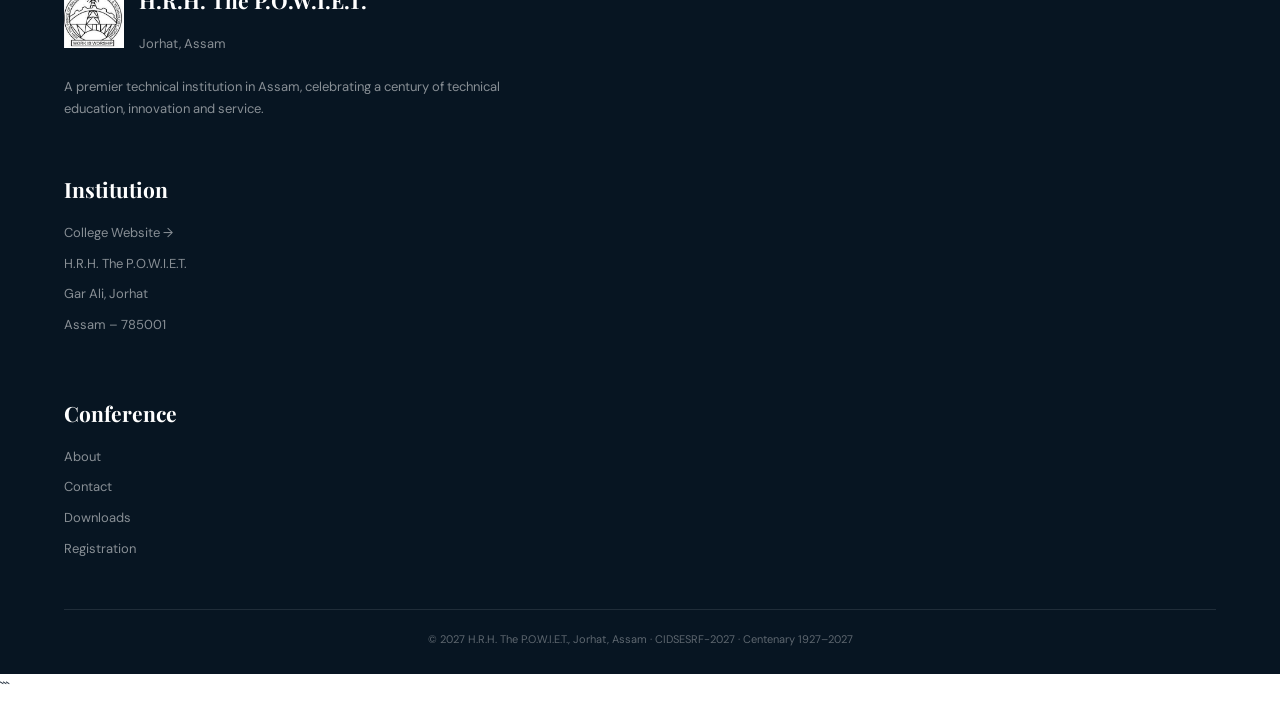
==== commit 2d768eab: "Update about.html" ====
--- a/about.html
+++ b/about.html
@@ -781,36 +781,7 @@
 }
 
 
-.nav-links{
-
-    display:none;
-
-    position:absolute;
-
-    top:80px;
-
-    right:5%;
-
-    background:#071522;
-
-    width:230px;
-
-    padding:25px;
-
-    flex-direction:column;
-
-    gap:18px;
-
-    border-radius:8px;
-
-}
-
-
-.nav-links.active{
-
-    display:flex;
-
-}
+
 
             .about-grid {
                 grid-template-columns: 1fr;
@@ -908,10 +879,12 @@
     </a>
 
 
-    <nav class="nav-links">
-        <button class="menu-toggle" id="menu-toggle">
+    <button class="menu-toggle" id="menu-toggle">
     ☰
 </button>
+
+
+<nav class="nav-links">
 
         <a href="index.html">
             Home
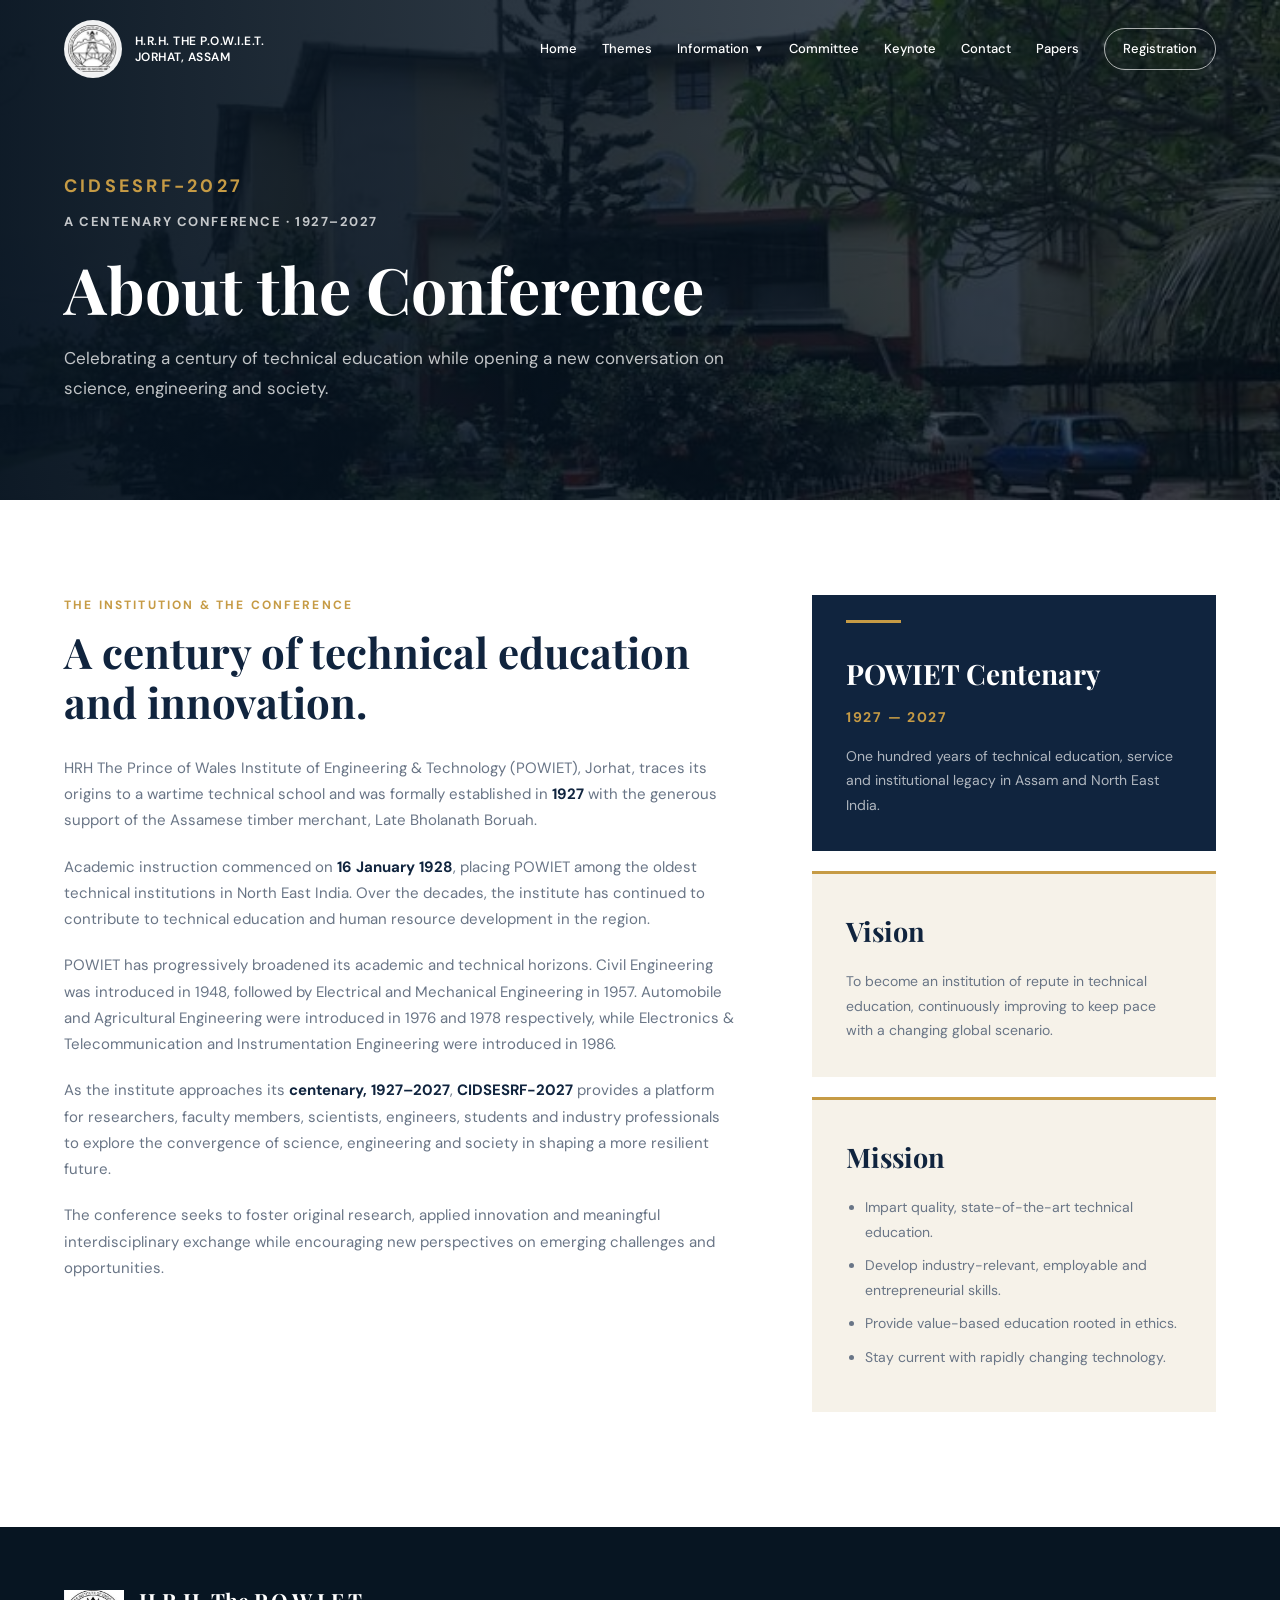
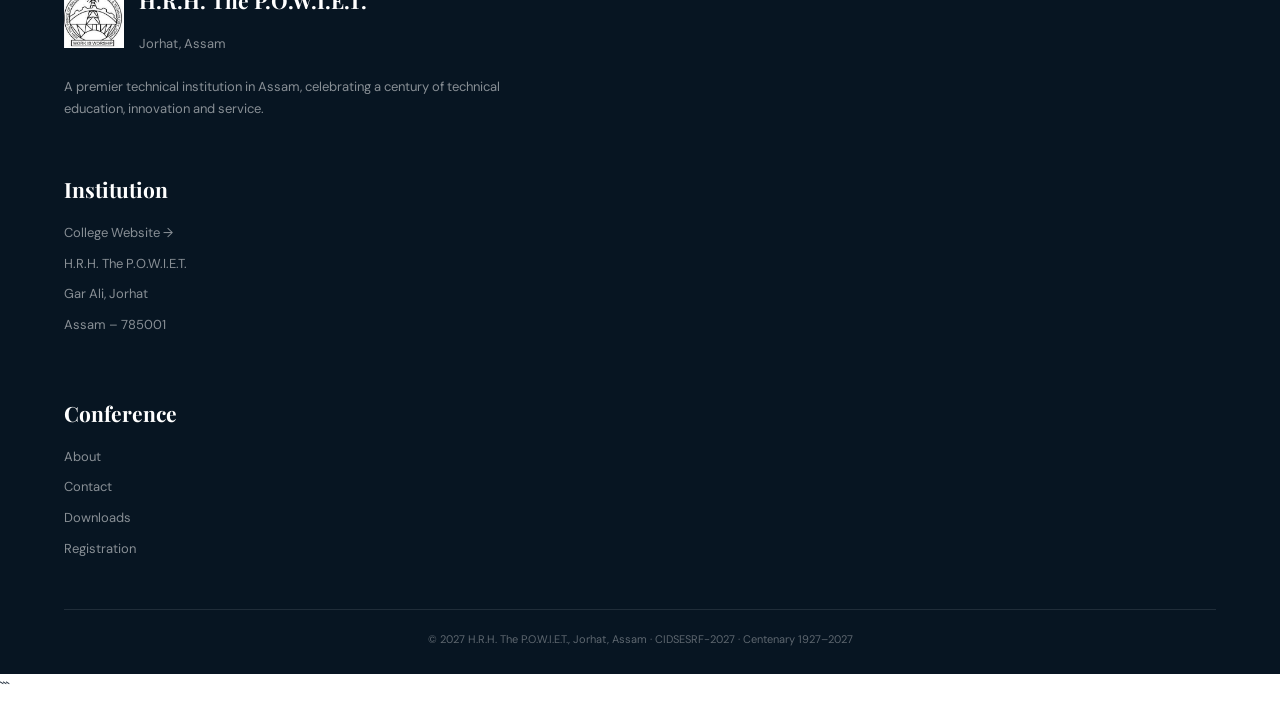
==== commit 15014998: "Update about.html" ====
--- a/about.html
+++ b/about.html
@@ -173,6 +173,83 @@
 
             color: var(--gold);
         }
+        .nav-dropdown{
+    position:relative;
+}
+
+
+.nav-dropdown > a{
+    display:flex;
+    align-items:center;
+    gap:5px;
+}
+
+
+.dropdown-arrow{
+    font-size:10px;
+}
+
+
+.dropdown-menu{
+
+    position:absolute;
+
+    top:100%;
+
+    left:50%;
+
+    transform:translateX(-50%) translateY(8px);
+
+    min-width:190px;
+
+    background:white;
+
+    padding:10px 0;
+
+    border-radius:7px;
+
+    box-shadow:0 12px 30px rgba(0,0,0,.18);
+
+    opacity:0;
+
+    visibility:hidden;
+
+    transition:.2s ease;
+
+}
+
+
+.nav-dropdown:hover .dropdown-menu{
+
+    opacity:1;
+
+    visibility:visible;
+
+    transform:translateX(-50%) translateY(0);
+
+}
+
+
+.dropdown-menu a{
+
+    display:block;
+
+    padding:10px 20px;
+
+    color:var(--navy)!important;
+
+    font-size:13px;
+
+}
+
+
+.dropdown-menu a:hover{
+
+    background:var(--cream);
+
+    color:var(--gold)!important;
+
+}
 .menu-toggle{
 
     display:none;
@@ -736,7 +813,62 @@
 
     }
 
-
+.nav-dropdown{
+    width:100%;
+}
+
+
+.nav-dropdown > a{
+
+    width:100%;
+
+    justify-content:space-between;
+
+}
+
+
+.dropdown-menu{
+
+    position:static;
+
+    transform:none;
+
+    width:100%;
+
+    margin-top:8px;
+
+    background:#071522;
+
+    box-shadow:none;
+
+    display:none;
+
+}
+
+
+.nav-dropdown.mobile-open .dropdown-menu{
+
+    display:block;
+
+    opacity:1;
+
+    visibility:visible;
+
+}
+
+
+.dropdown-menu a{
+
+    color:rgba(255,255,255,.78)!important;
+
+}
+
+
+.nav-dropdown.mobile-open .dropdown-arrow{
+
+    transform:rotate(180deg);
+
+}
     .about-grid {
 
         grid-template-columns:1fr;
@@ -886,45 +1018,71 @@
 
 <nav class="nav-links">
 
-        <a href="index.html">
-            Home
+    <a href="index.html">
+        Home
+    </a>
+
+
+    <a href="themes.html">
+        Themes
+    </a>
+
+
+    <!-- INFORMATION DROPDOWN -->
+
+    <div class="nav-dropdown">
+
+        <a href="#">
+            Information
+            <span class="dropdown-arrow">▼</span>
         </a>
 
-        <a href="about.html" class="active">
-            About
-        </a>
-
-        <a href="themes.html">
-            Themes
-        </a>
-
-        <a href="committee.html">
-            Committee
-        </a>
-
-        <a href="keynote.html">
-            Keynote
-        </a>
-
-        <a href="programme.html">
-            Programme
-        </a>
-         <a href="contact.html">
-            Contact
-        </a>
-
-        <a href="call-for-papers.html">
-            Papers
-        </a>
-
-        <a
-            href="registration.html"
-            class="nav-register"
-        >
-            Registration
-        </a>
-
-    </nav>
+
+        <div class="dropdown-menu">
+
+            <a href="about.html">
+                About Us
+            </a>
+
+            <a href="important-dates.html">
+                Important Dates
+            </a>
+
+            <a href="programme.html">
+                Programme
+            </a>
+
+        </div>
+
+    </div>
+
+
+    <a href="committee.html">
+        Committee
+    </a>
+
+
+    <a href="keynote.html">
+        Keynote
+    </a>
+
+
+    <a href="contact.html">
+        Contact
+    </a>
+
+
+    <a href="call-for-papers.html">
+        Papers
+    </a>
+
+
+    <a href="registration.html" class="nav-register">
+        Registration
+    </a>
+
+
+</nav>
 
 </header>
 
@@ -1290,16 +1448,41 @@
     <script>
 
 const menuToggle = document.getElementById("menu-toggle");
-
 const navLinks = document.querySelector(".nav-links");
 
-
-menuToggle.onclick = function(){
+const navDropdown = document.querySelector(".nav-dropdown");
+const infoLink = navDropdown.querySelector(":scope > a");
+
+
+menuToggle.addEventListener("click", () => {
 
     navLinks.classList.toggle("active");
 
-};
-
+});
+
+
+infoLink.addEventListener("click", (event)=>{
+
+    if(window.innerWidth <= 900){
+
+        event.preventDefault();
+
+        navDropdown.classList.toggle("mobile-open");
+
+    }
+
+});
+
+
+window.addEventListener("resize",()=>{
+
+    if(window.innerWidth > 900){
+
+        navDropdown.classList.remove("mobile-open");
+
+    }
+
+});
 </script>
 
 
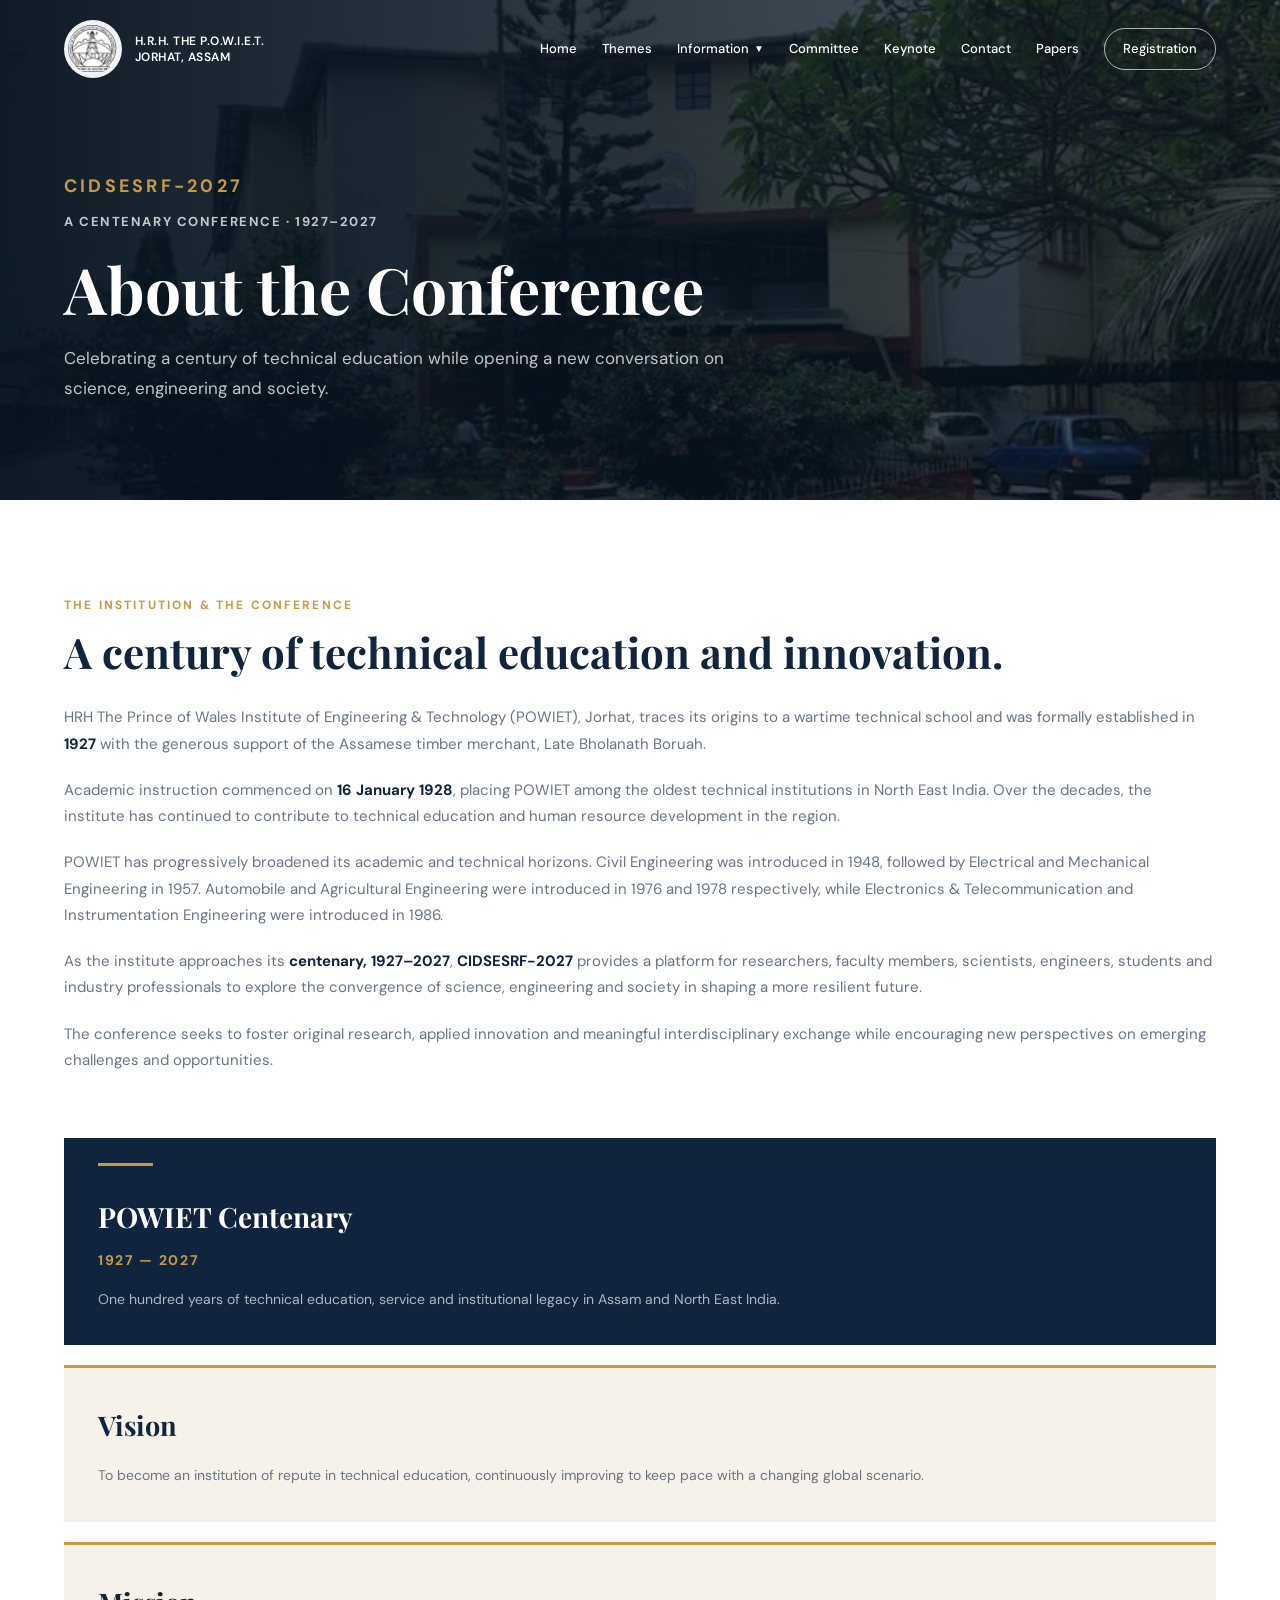
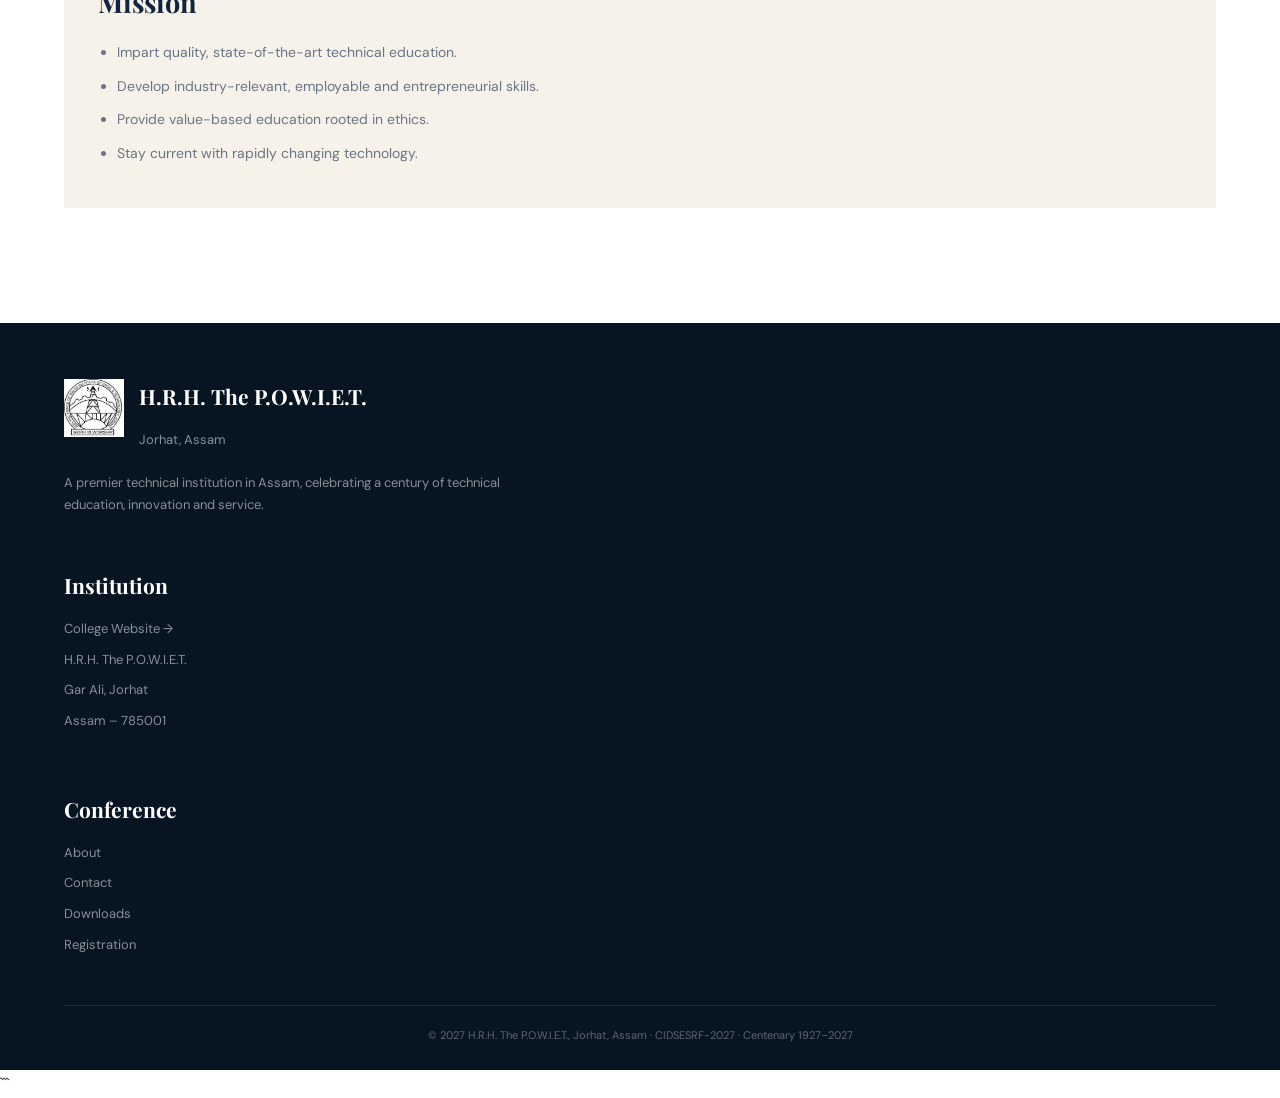
==== commit 7f3d7cd1: "Update about.html" ====
--- a/about.html
+++ b/about.html
@@ -793,6 +793,7 @@
         right:5%;
 
         background:#071522;
+     align-items:stretch;
 
         width:230px;
 
@@ -822,7 +823,7 @@
 
     width:100%;
 
-    justify-content:space-between;
+    text-align:left;
 
 }
 
@@ -900,8 +901,6 @@
 
     }
 
-
-}
 
 
 .footer-brand{
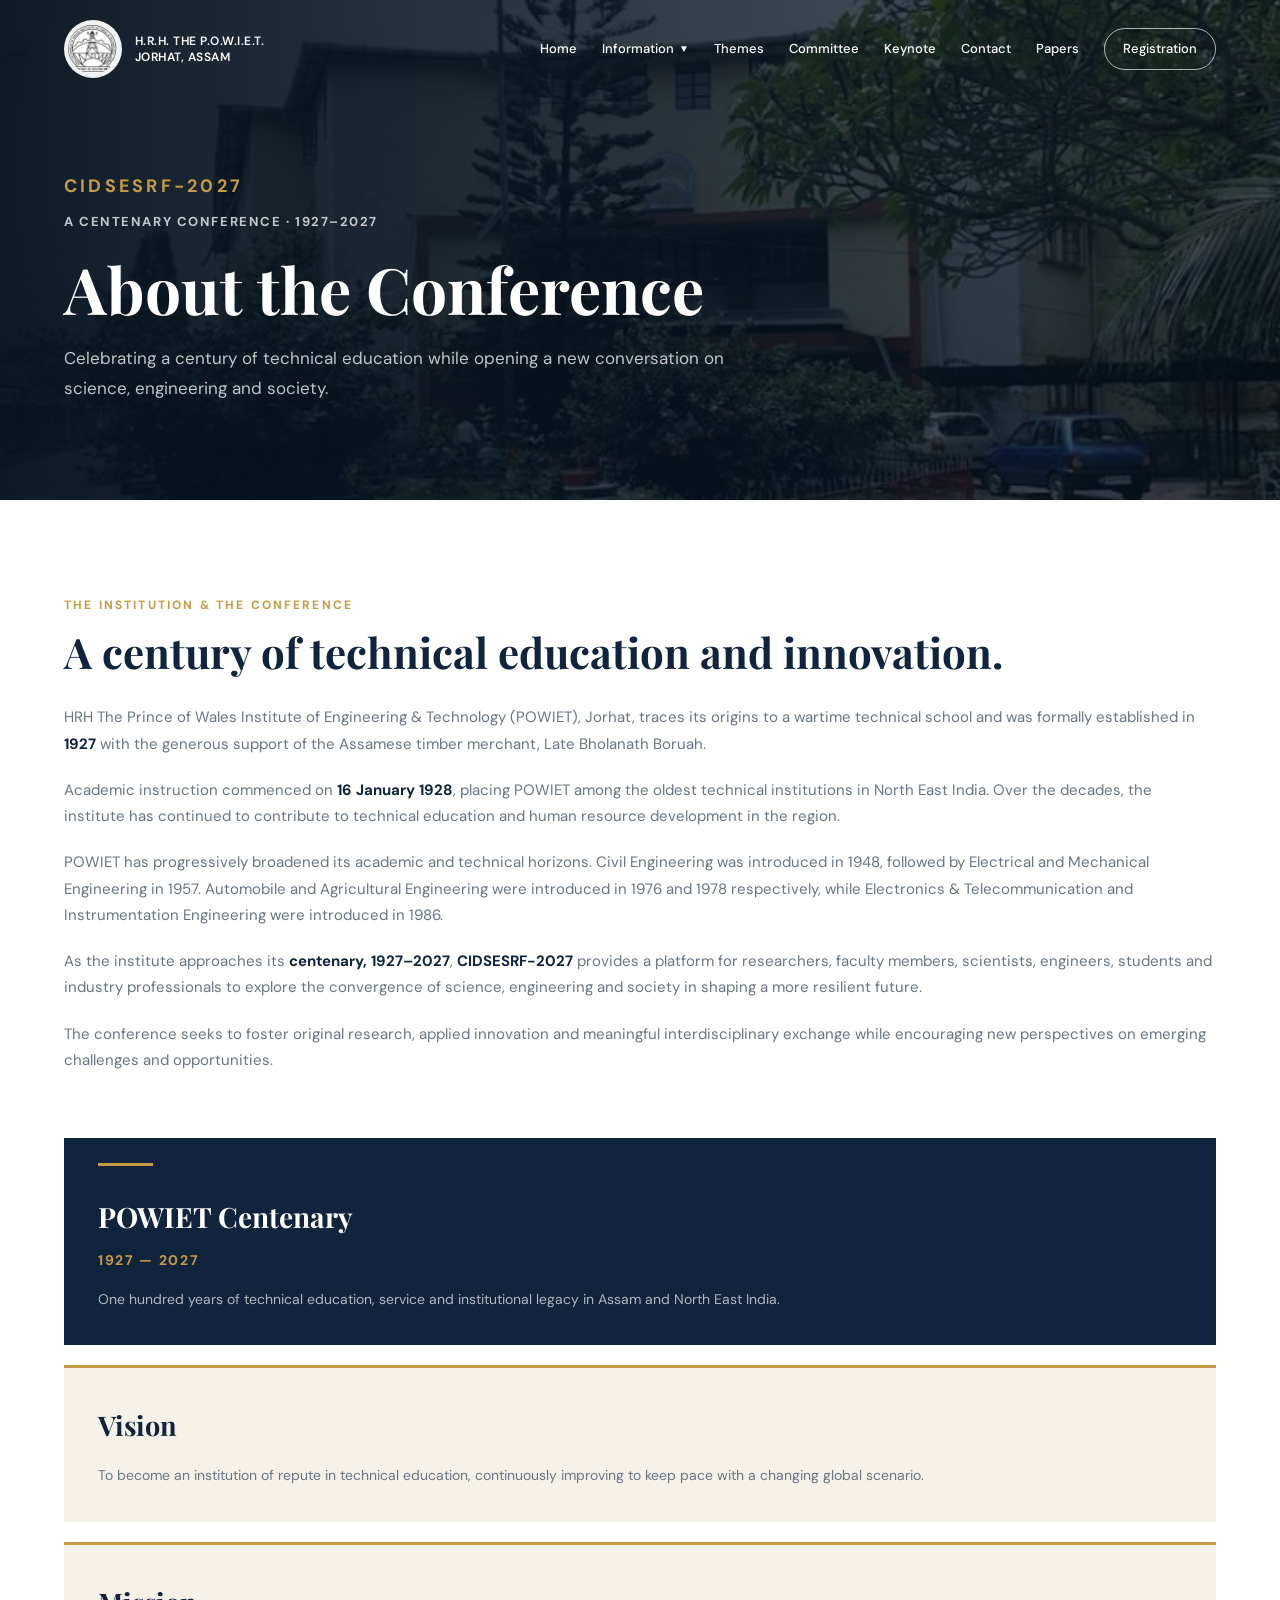
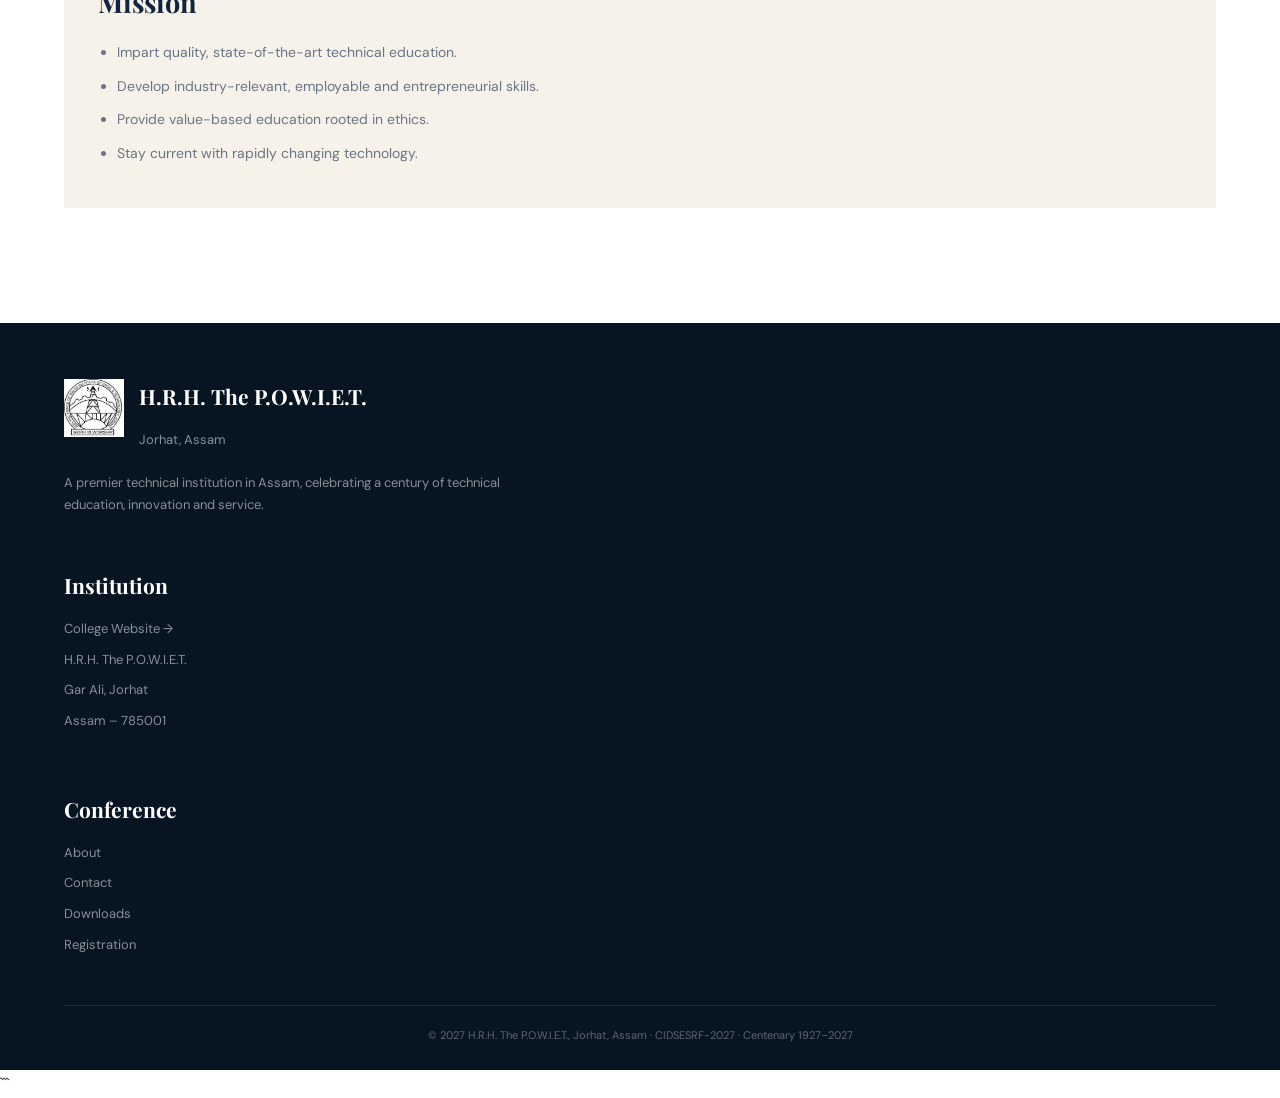
==== commit d58476dd: "Update about.html" ====
--- a/about.html
+++ b/about.html
@@ -1022,9 +1022,6 @@
     </a>
 
 
-    <a href="themes.html">
-        Themes
-    </a>
 
 
     <!-- INFORMATION DROPDOWN -->
@@ -1054,7 +1051,9 @@
         </div>
 
     </div>
-
+   <a href="themes.html">
+        Themes
+    </a>
 
     <a href="committee.html">
         Committee
